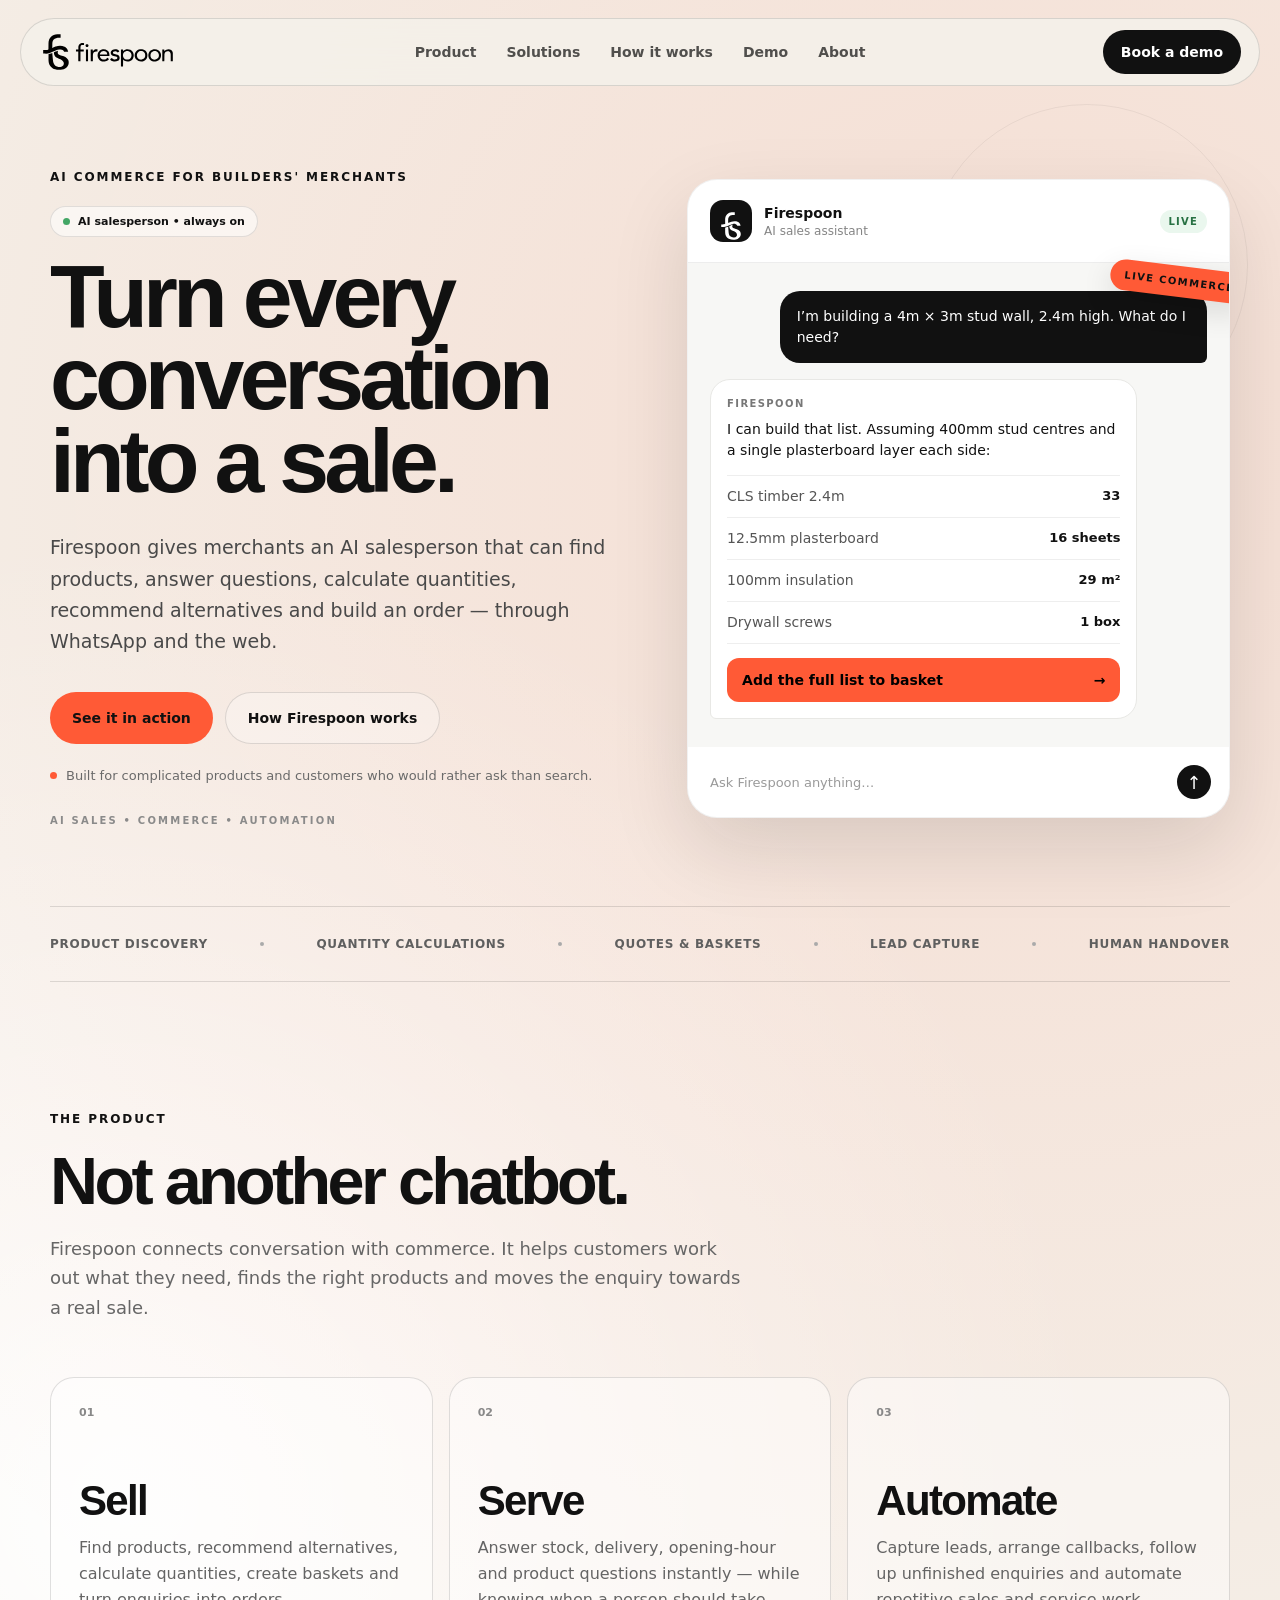
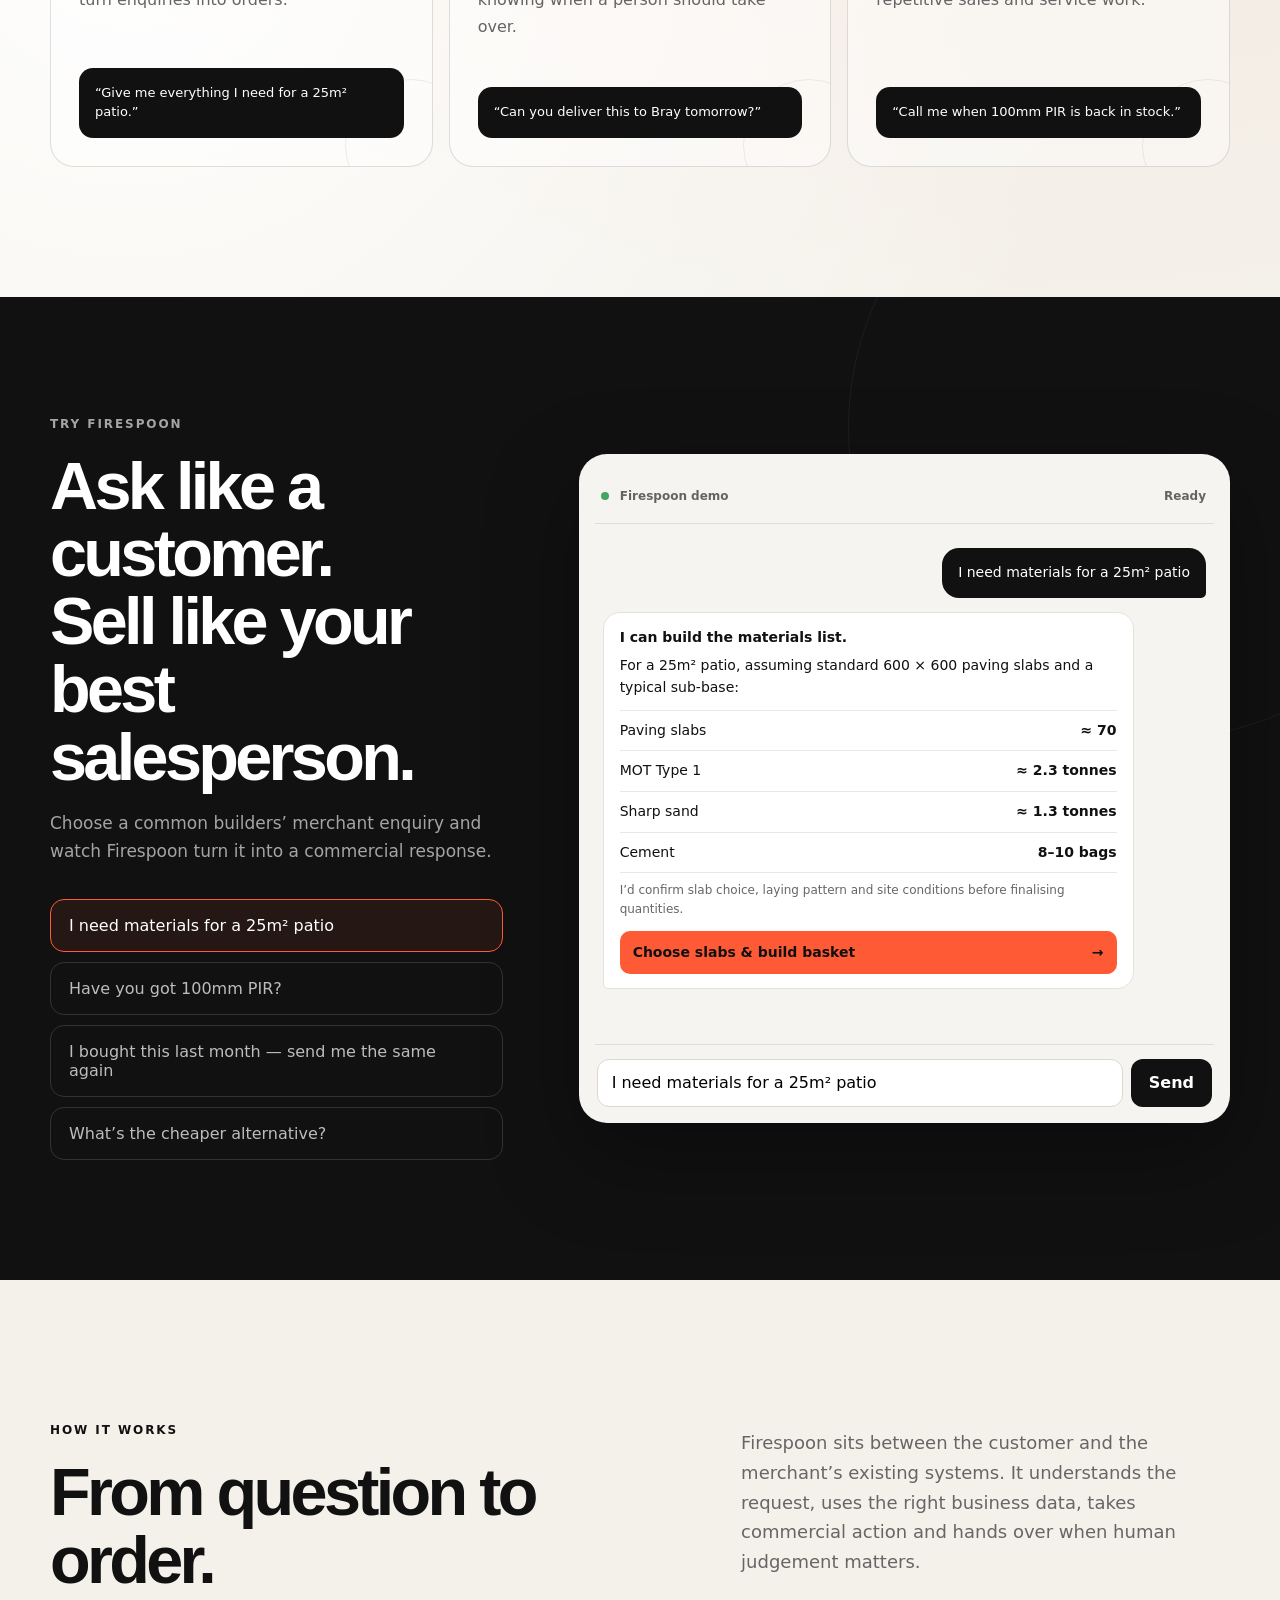
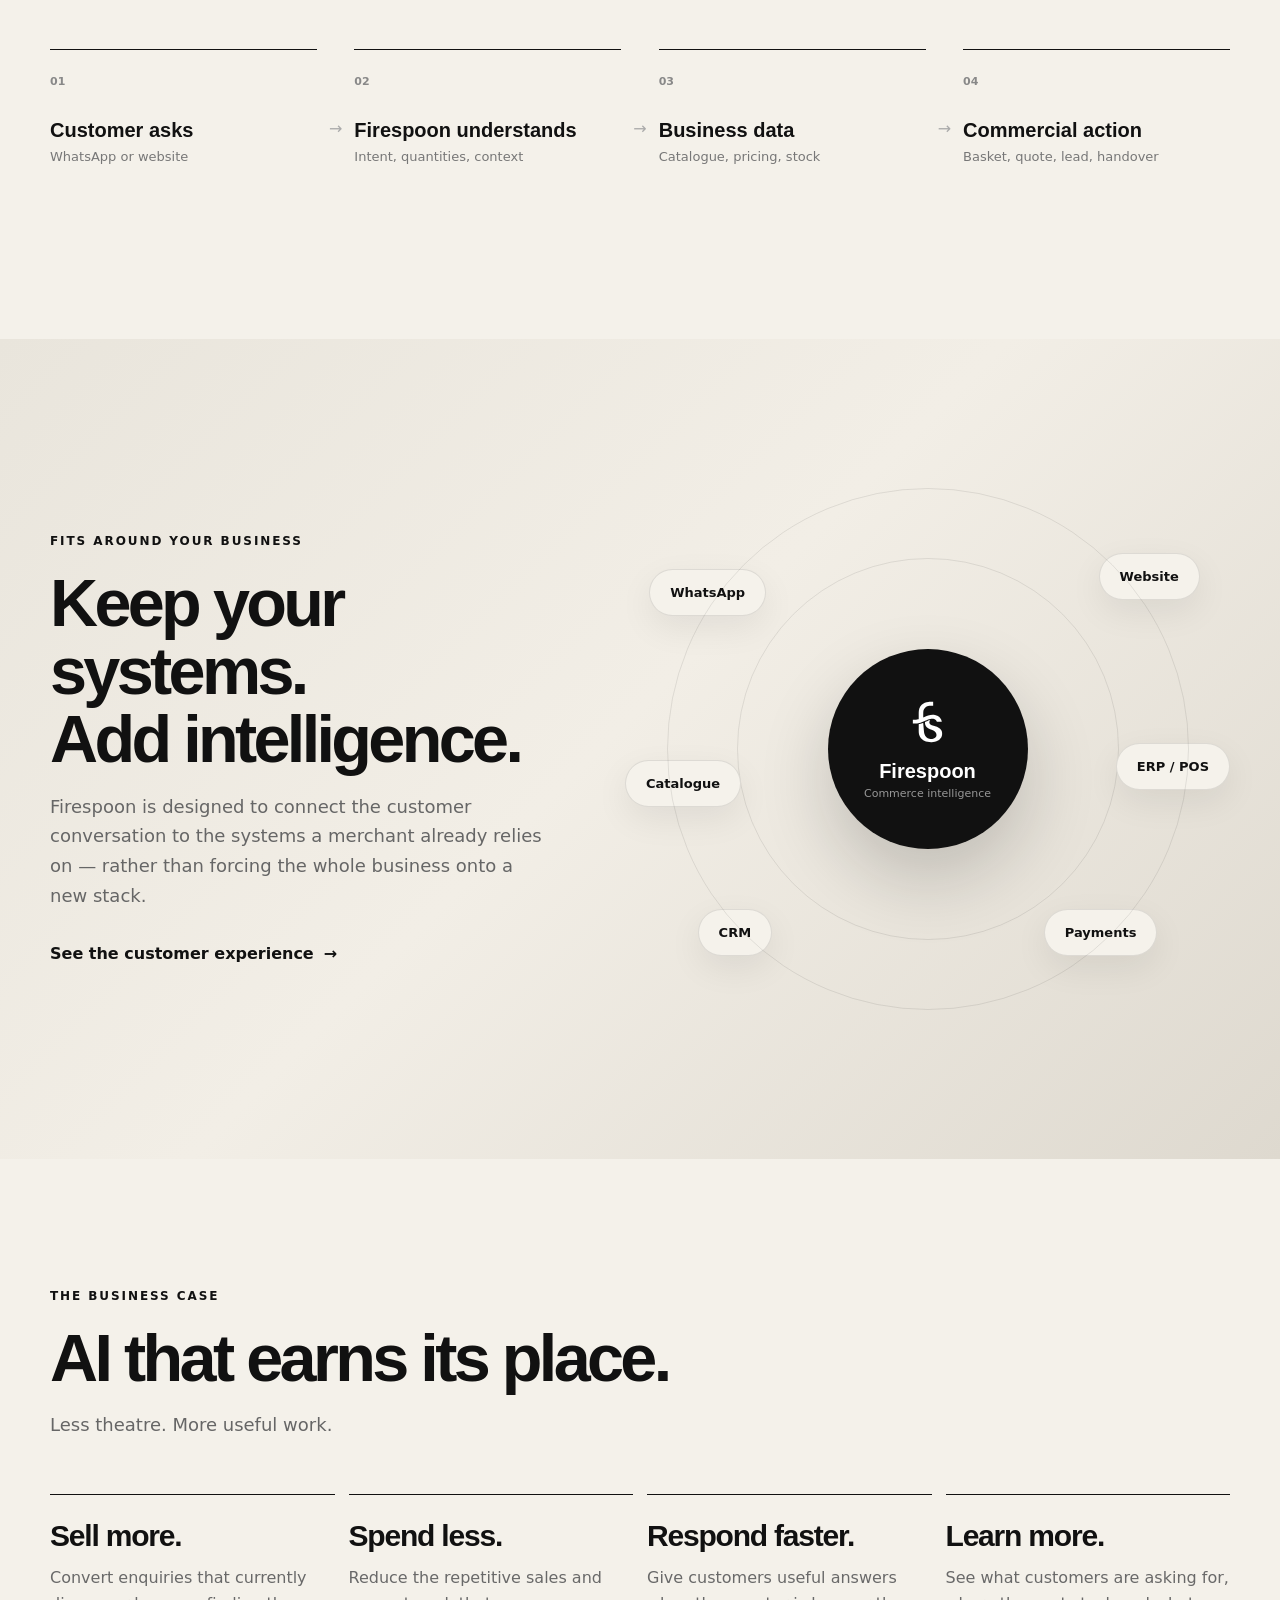
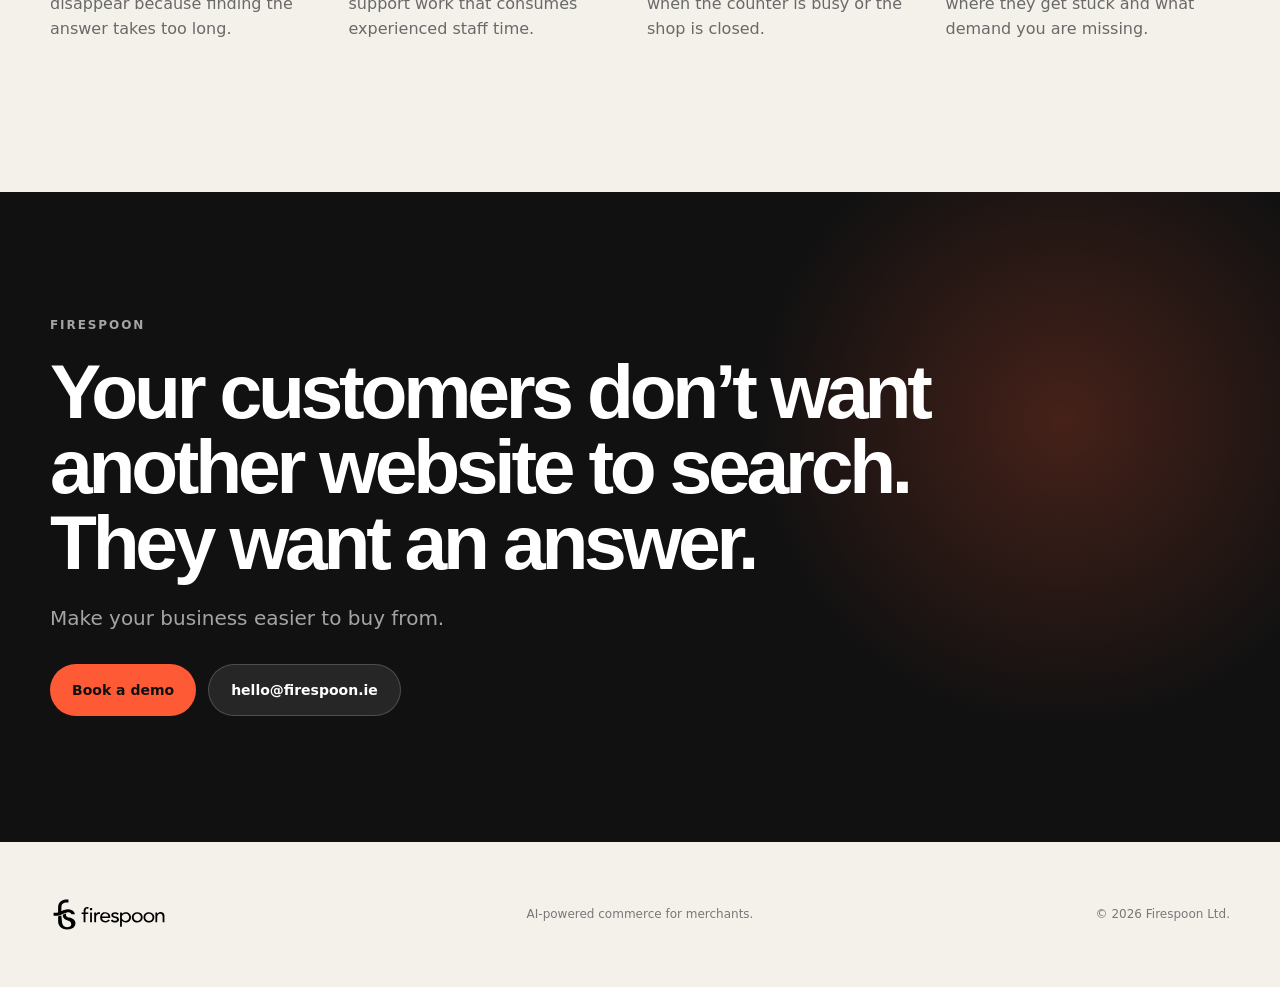
==== index.html @ 71a8b063 "Add files via upload" ====
<!doctype html>
<html lang="en">
<head>
  <meta charset="utf-8" />
  <meta name="viewport" content="width=device-width, initial-scale=1" />
  <meta name="description" content="Firespoon is an AI-powered commerce layer for builders' merchants and retailers." />
  <title>Firespoon — Turn every conversation into a sale</title>
  <style>
:root {
  --ink: #111111;
  --muted: #686868;
  --paper: #f4f1ea;
  --paper-2: #ebe7de;
  --white: #ffffff;
  --accent: #ff5a36;
  --accent-deep: #eb4622;
  --line: rgba(17,17,17,.13);
  --dark-line: rgba(255,255,255,.16);
  --radius: 24px;
  --shadow: 0 30px 80px rgba(17,17,17,.12);
}

* { box-sizing: border-box; }
html { scroll-behavior: smooth; }
body {
  margin: 0;
  color: var(--ink);
  background: var(--paper);
  font-family: Inter, system-ui, -apple-system, BlinkMacSystemFont, "Segoe UI", sans-serif;
  -webkit-font-smoothing: antialiased;
}
button, input { font: inherit; }
a { color: inherit; text-decoration: none; }
img { display: block; max-width: 100%; }
.shell { width: min(1180px, calc(100% - 48px)); margin: 0 auto; }

.site-header {
  width: min(1240px, calc(100% - 36px));
  margin: 18px auto 0;
  display: grid;
  grid-template-columns: 180px 1fr 180px;
  align-items: center;
  min-height: 68px;
  padding: 0 18px;
  border: 1px solid var(--line);
  background: rgba(244,241,234,.88);
  backdrop-filter: blur(18px);
  border-radius: 999px;
  position: sticky;
  top: 14px;
  z-index: 50;
}
.brand img { width: 138px; height: auto; }
.nav { display: flex; justify-content: center; gap: 30px; font-size: 14px; font-weight: 600; }
.nav a { opacity: .72; transition: .2s ease; }
.nav a:hover { opacity: 1; }

.btn {
  display: inline-flex;
  align-items: center;
  justify-content: center;
  min-height: 52px;
  padding: 0 22px;
  border-radius: 999px;
  font-size: 14px;
  font-weight: 700;
  transition: transform .2s ease, background .2s ease, border-color .2s ease;
}
.btn:hover { transform: translateY(-2px); }
.btn-dark { background: var(--ink); color: white; }
.btn-small { min-height: 44px; justify-self: end; padding: 0 18px; }
.btn-accent { background: var(--accent); color: #111; }
.btn-accent:hover { background: var(--accent-deep); }
.btn-ghost { border: 1px solid var(--line); background: rgba(255,255,255,.28); }
.btn-light { background: rgba(255,255,255,.09); color: white; border: 1px solid rgba(255,255,255,.18); }

.hero {
  display: grid;
  grid-template-columns: 1.02fr .98fr;
  gap: 72px;
  min-height: 760px;
  align-items: center;
  padding: 84px 0 78px;
}
.eyebrow {
  font-size: 12px;
  text-transform: uppercase;
  letter-spacing: .16em;
  font-weight: 800;
  margin-bottom: 22px;
}
.eyebrow.light { color: rgba(255,255,255,.62); }
.hero h1, .section-heading h2, .demo-copy h2, .systems-copy h2, .closing h2 {
  font-family: Manrope, Inter, sans-serif;
  letter-spacing: -.055em;
  margin: 0;
}
.hero h1 {
  font-size: clamp(62px, 7vw, 104px);
  line-height: .92;
  max-width: 720px;
}
.hero-lede {
  max-width: 640px;
  font-size: 19px;
  line-height: 1.65;
  color: #494949;
  margin: 30px 0 0;
}
.hero-actions { display: flex; gap: 12px; margin-top: 34px; }
.hero-note { margin-top: 24px; color: #6a6a6a; font-size: 13px; display: flex; gap: 9px; align-items: center; }
.dot { width: 7px; height: 7px; background: var(--accent); border-radius: 50%; }

.conversation-card {
  background: var(--white);
  border-radius: 30px;
  box-shadow: var(--shadow);
  overflow: hidden;
  border: 1px solid rgba(17,17,17,.06);
}
.conversation-topbar { display: flex; align-items: center; justify-content: space-between; padding: 20px 22px; border-bottom: 1px solid #ededed; }
.conversation-identity { display: flex; align-items: center; gap: 12px; }
.avatar { width: 42px; height: 42px; border-radius: 13px; background: #111; padding: 9px 8px; display: grid; place-items: center; overflow: hidden; }
.avatar img { filter: invert(1); height: 100%; width: auto; }
.conversation-identity strong, .conversation-identity span { display: block; }
.conversation-identity strong { font-size: 14px; }
.conversation-identity span { font-size: 12px; color: #858585; margin-top: 3px; }
.live-badge { background: #eaf7ee; color: #277143; font-size: 10px; letter-spacing: .12em; font-weight: 800; padding: 6px 9px; border-radius: 999px; }
.chat-window { background: #f7f7f5; min-height: 470px; padding: 28px 22px; display: flex; flex-direction: column; gap: 16px; }
.bubble { max-width: 86%; border-radius: 20px; padding: 15px 17px; font-size: 14px; line-height: 1.5; }
.bubble.customer { align-self: flex-end; background: #111; color: white; border-bottom-right-radius: 6px; }
.bubble.ai { background: white; border: 1px solid #e8e8e5; border-bottom-left-radius: 6px; padding: 16px; }
.bubble.ai p { margin: 8px 0 14px; }
.ai-label { color: #777; font-size: 10px; text-transform: uppercase; letter-spacing: .14em; font-weight: 800; }
.mini-cart { border-top: 1px solid #eee; }
.mini-cart div { display: flex; justify-content: space-between; gap: 12px; padding: 10px 0; border-bottom: 1px solid #eee; }
.mini-cart span { color: #555; }
.mini-cart strong { font-size: 13px; white-space: nowrap; }
.mini-button { border: 0; width: 100%; margin-top: 14px; background: var(--accent); min-height: 44px; border-radius: 12px; font-weight: 800; cursor: pointer; display: flex; justify-content: space-between; align-items: center; padding: 0 15px; }
.chat-input { height: 70px; display: flex; align-items: center; justify-content: space-between; padding: 0 18px 0 22px; color: #9a9a9a; font-size: 13px; }
.send-arrow { width: 34px; height: 34px; background: #111; color: white; border-radius: 50%; display: grid; place-items: center; font-size: 18px; }

.trust-strip { border-top: 1px solid var(--line); border-bottom: 1px solid var(--line); min-height: 76px; display: flex; justify-content: space-between; align-items: center; gap: 16px; color: #5f5f5f; font-size: 12px; font-weight: 700; text-transform: uppercase; letter-spacing: .06em; }
.trust-strip i { width: 4px; height: 4px; border-radius: 50%; background: #aaa; }

.section { padding: 130px 0; }
.section-heading { margin-bottom: 54px; }
.section-heading.narrow { max-width: 760px; }
.section-heading h2, .systems-copy h2 { font-size: clamp(48px, 5.2vw, 76px); line-height: 1.02; }
.section-heading p, .systems-copy p { color: #666; font-size: 18px; line-height: 1.65; max-width: 700px; }
.feature-grid { display: grid; grid-template-columns: repeat(3,1fr); gap: 16px; }
.feature-card { background: rgba(255,255,255,.45); border: 1px solid var(--line); border-radius: var(--radius); padding: 28px; min-height: 390px; display: flex; flex-direction: column; }
.feature-num { font-size: 11px; font-weight: 800; color: #888; }
.feature-card h3 { font-family: Manrope, sans-serif; font-size: 42px; letter-spacing: -.04em; margin: 58px 0 10px; }
.feature-card p { color: #646464; line-height: 1.65; margin: 0; }
.feature-example { margin-top: auto; background: #111; color: white; border-radius: 14px; padding: 16px; font-size: 13px; line-height: 1.45; }

.demo-section { background: #111; color: white; padding: 120px 0; }
.demo-shell { display: grid; grid-template-columns: .82fr 1.18fr; gap: 76px; align-items: center; }
.demo-copy h2 { font-size: clamp(48px, 5.2vw, 74px); line-height: 1.02; }
.demo-copy > p { color: rgba(255,255,255,.62); font-size: 17px; line-height: 1.65; max-width: 520px; }
.prompt-list { display: grid; gap: 10px; margin-top: 34px; }
.prompt { color: rgba(255,255,255,.72); text-align: left; background: transparent; border: 1px solid rgba(255,255,255,.14); padding: 16px 18px; border-radius: 14px; cursor: pointer; transition: .2s ease; }
.prompt:hover, .prompt.active { border-color: var(--accent); color: white; background: rgba(255,90,54,.08); }
.demo-panel { background: #f5f4f0; color: #111; border-radius: 28px; padding: 16px; box-shadow: 0 32px 90px rgba(0,0,0,.34); }
.demo-toolbar { height: 54px; border-bottom: 1px solid #ddd; display: flex; align-items: center; justify-content: space-between; padding: 0 8px 0 6px; font-size: 12px; font-weight: 700; color: #646464; }
.status-dot { display: inline-block; width: 8px; height: 8px; border-radius: 50%; background: #43a665; margin-right: 7px; }
.demo-chat { min-height: 520px; padding: 24px 8px; display: flex; flex-direction: column; gap: 14px; overflow: hidden; }
.demo-msg { max-width: 88%; padding: 14px 16px; border-radius: 17px; font-size: 14px; line-height: 1.55; animation: msgIn .3s ease both; }
.demo-msg.user { align-self: flex-end; background: #111; color: white; border-bottom-right-radius: 5px; }
.demo-msg.bot { background: white; border: 1px solid #e4e1da; border-bottom-left-radius: 5px; }
.demo-msg .answer-title { font-weight: 800; margin-bottom: 7px; }
.demo-msg .answer-note { color: #666; margin-top: 8px; font-size: 12px; }
.demo-result { margin-top: 11px; border-top: 1px solid #ece8e0; }
.demo-result div { display: flex; justify-content: space-between; gap: 14px; padding: 9px 0; border-bottom: 1px solid #ece8e0; }
.demo-result strong { white-space: nowrap; }
.demo-cta { margin-top: 12px; background: var(--accent); padding: 11px 13px; border-radius: 10px; font-weight: 800; display: flex; justify-content: space-between; }
.demo-composer { display: flex; gap: 8px; border-top: 1px solid #ddd; padding: 14px 2px 0; }
.demo-composer input { flex: 1; border: 1px solid #ddd8cf; background: white; min-height: 48px; border-radius: 12px; padding: 0 14px; outline: none; }
.demo-composer input:focus { border-color: #aaa; }
.demo-composer button { border: 0; border-radius: 12px; background: #111; color: white; padding: 0 18px; font-weight: 700; cursor: pointer; }
@keyframes msgIn { from { opacity: 0; transform: translateY(8px); } to { opacity: 1; transform: none; } }

.split-heading { display: grid; grid-template-columns: 1fr .8fr; gap: 80px; align-items: end; }
.flow { display: grid; grid-template-columns: 1fr auto 1fr auto 1fr auto 1fr; gap: 12px; align-items: stretch; }
.flow-step { border-top: 1px solid #111; padding-top: 20px; min-height: 160px; }
.flow-step span { font-size: 11px; color: #888; font-weight: 800; }
.flow-step strong { display: block; font-family: Manrope, sans-serif; font-size: 20px; margin-top: 30px; }
.flow-step p { margin: 7px 0 0; color: #777; font-size: 13px; }
.flow-arrow { align-self: center; color: #aaa; }

.systems-section { background: #e7e3da; padding: 130px 0; overflow: hidden; }
.systems-shell { display: grid; grid-template-columns: .9fr 1.1fr; gap: 80px; align-items: center; }
.text-link { font-weight: 800; display: inline-flex; gap: 10px; margin-top: 16px; }
.system-map { position: relative; min-height: 560px; }
.system-core { position: absolute; width: 200px; height: 200px; background: #111; color: white; border-radius: 50%; left: 50%; top: 50%; transform: translate(-50%,-50%); display: flex; flex-direction: column; align-items: center; justify-content: center; box-shadow: 0 30px 70px rgba(17,17,17,.19); z-index: 2; }
.system-core img { height: 50px; width: auto; filter: invert(1); margin-bottom: 13px; }
.system-core strong { font-family: Manrope, sans-serif; font-size: 20px; }
.system-core span { margin-top: 4px; color: rgba(255,255,255,.56); font-size: 11px; }
.system-node { position: absolute; background: #f5f2eb; border: 1px solid rgba(17,17,17,.1); border-radius: 999px; padding: 15px 20px; font-size: 13px; font-weight: 800; box-shadow: 0 12px 35px rgba(17,17,17,.07); }
.node-1 { left: 4%; top: 18%; }
.node-2 { right: 5%; top: 15%; }
.node-3 { left: 0; top: 52%; }
.node-4 { right: 0; top: 49%; }
.node-5 { left: 12%; bottom: 13%; }
.node-6 { right: 12%; bottom: 13%; }
.system-map:before, .system-map:after { content:""; position:absolute; left:50%; top:50%; transform:translate(-50%,-50%); border:1px solid rgba(17,17,17,.09); border-radius:50%; }
.system-map:before { width: 380px; height: 380px; }
.system-map:after { width: 520px; height: 520px; }

.business-case { padding-bottom: 150px; }
.outcome-grid { display: grid; grid-template-columns: repeat(4,1fr); gap: 14px; }
.outcome { border-top: 1px solid #111; padding-top: 24px; }
.outcome h3 { font-family: Manrope, sans-serif; font-size: 30px; letter-spacing: -.04em; margin: 0 0 12px; }
.outcome p { margin: 0; color: #696969; line-height: 1.6; }

.closing { background: #111; color: white; }
.closing-inner { min-height: 650px; display: flex; flex-direction: column; justify-content: center; align-items: flex-start; }
.closing h2 { font-size: clamp(54px, 6vw, 90px); line-height: .98; max-width: 1040px; }
.closing p { color: rgba(255,255,255,.62); font-size: 20px; margin: 26px 0 0; }
.closing-actions { display: flex; gap: 12px; margin-top: 34px; }

.footer { min-height: 145px; display: grid; grid-template-columns: 1fr 1fr 1fr; align-items: center; color: #787878; font-size: 12px; }
.footer-brand img { width: 118px; }
.footer p:nth-child(2) { text-align: center; }
.footer p:last-child { text-align: right; }

.reveal { opacity: 0; transform: translateY(16px); transition: opacity .7s ease, transform .7s ease; }
.reveal.visible { opacity: 1; transform: none; }
.reveal-delay { transition-delay: .08s; }
.reveal-delay-2 { transition-delay: .16s; }
.reveal-delay-3 { transition-delay: .24s; }

@media (max-width: 980px) {
  .site-header { grid-template-columns: 1fr auto; }
  .nav { display: none; }
  .hero { grid-template-columns: 1fr; gap: 54px; min-height: auto; padding-top: 80px; }
  .conversation-card { max-width: 650px; }
  .feature-grid, .outcome-grid { grid-template-columns: 1fr 1fr; }
  .demo-shell, .systems-shell, .split-heading { grid-template-columns: 1fr; }
  .flow { grid-template-columns: 1fr 1fr; }
  .flow-arrow { display: none; }
  .demo-shell { gap: 48px; }
  .systems-shell { gap: 38px; }
}

@media (max-width: 680px) {
  .shell { width: min(100% - 28px, 1180px); }
  .site-header { width: calc(100% - 18px); margin-top: 9px; top: 8px; min-height: 58px; padding: 0 10px 0 15px; }
  .brand img { width: 112px; }
  .btn-small { min-height: 38px; font-size: 12px; padding: 0 14px; }
  .hero { padding: 62px 0 52px; }
  .hero h1 { font-size: clamp(52px, 16vw, 78px); }
  .hero-lede { font-size: 16px; }
  .hero-actions, .closing-actions { flex-direction: column; align-items: stretch; }
  .hero-actions .btn, .closing-actions .btn { width: 100%; }
  .conversation-card { border-radius: 20px; }
  .chat-window { min-height: 430px; }
  .trust-strip { overflow-x: auto; justify-content: flex-start; white-space: nowrap; padding: 0 2px; }
  .section, .systems-section, .demo-section { padding: 90px 0; }
  .section-heading h2, .systems-copy h2, .demo-copy h2 { font-size: 48px; }
  .feature-grid, .outcome-grid, .flow { grid-template-columns: 1fr; }
  .feature-card { min-height: 330px; }
  .demo-chat { min-height: 470px; }
  .demo-composer input { min-width: 0; }
  .system-map { min-height: 440px; transform: scale(.88); margin-inline: -20px; }
  .system-map:before { width: 320px; height: 320px; }
  .system-map:after { width: 430px; height: 430px; }
  .system-core { width: 170px; height: 170px; }
  .system-node { padding: 12px 15px; font-size: 11px; }
  .closing-inner { min-height: 560px; }
  .closing h2 { font-size: 50px; }
  .footer { grid-template-columns: 1fr; gap: 10px; padding: 30px 0; }
  .footer p:nth-child(2), .footer p:last-child { text-align: left; margin: 0; }
}

@media (prefers-reduced-motion: reduce) {
  * { scroll-behavior: auto !important; }
  .reveal { opacity: 1; transform: none; transition: none; }
}


/* v2 visual polish */
body{background:
 radial-gradient(circle at 80% 8%, rgba(255,90,54,.13), transparent 27%),
 radial-gradient(circle at 10% 26%, rgba(255,255,255,.95), transparent 22%),
 var(--paper);}
.hero{position:relative;}
.hero:before{content:"";position:absolute;inset:18px -18px auto auto;width:320px;height:320px;border-radius:50%;border:1px solid rgba(17,17,17,.06);z-index:-1;}
.hero-copy:after{content:"AI SALES • COMMERCE • AUTOMATION";display:inline-block;margin-top:32px;font-size:10px;font-weight:850;letter-spacing:.22em;color:#8a8a8a;}
.conversation-card{transform:rotate(1.2deg);position:relative;}
.conversation-card:before{content:"LIVE COMMERCE";position:absolute;right:-20px;top:86px;transform:rotate(7deg);z-index:5;background:var(--accent);padding:10px 14px;border-radius:999px;font-size:10px;font-weight:900;letter-spacing:.14em;box-shadow:0 10px 30px rgba(0,0,0,.12);}
.feature-card{position:relative;overflow:hidden;transition:transform .25s ease,background .25s ease;}
.feature-card:hover{transform:translateY(-8px);background:white;}
.feature-card:after{content:"";position:absolute;width:130px;height:130px;border-radius:50%;border:1px solid rgba(17,17,17,.07);right:-45px;bottom:-45px;}
.demo-section{position:relative;overflow:hidden;}
.demo-section:before{content:"";position:absolute;width:620px;height:620px;border-radius:50%;border:1px solid rgba(255,255,255,.05);right:-190px;top:-180px;}
.demo-panel{transform:rotate(-.55deg);}
.systems-section{background:linear-gradient(135deg,#e9e5dc 0%,#f2eee6 48%,#ded9cf 100%);}
.closing{background:radial-gradient(circle at 83% 35%,rgba(255,90,54,.22),transparent 27%),#111;}
@media(max-width:980px){.conversation-card,.demo-panel{transform:none}.conversation-card:before{right:12px;top:76px}}

</style>
</head>
<body>
  <header class="site-header">
    <a class="brand" href="#top" aria-label="Firespoon home">
      <img src="[data-uri]" alt="Firespoon" />
    </a>
    <nav class="nav" aria-label="Primary navigation">
      <a href="#product">Product</a>
      <a href="#solutions">Solutions</a>
      <a href="#how">How it works</a>
      <a href="#demo">Demo</a>
      <a href="#about">About</a>
    </nav>
    <a class="btn btn-dark btn-small" href="#demo">Book a demo</a>
  </header>

  <main id="top">
    <section class="hero shell">
      <div class="hero-copy reveal">
        <div class="eyebrow">AI commerce for builders' merchants</div><div style="display:inline-flex;align-items:center;gap:8px;margin-bottom:18px;padding:8px 12px;border:1px solid rgba(17,17,17,.11);border-radius:999px;background:rgba(255,255,255,.55);font-size:11px;font-weight:800"><span style="width:7px;height:7px;border-radius:50%;background:#43a665;display:inline-block"></span> AI salesperson • always on</div>
        <h1>Turn every conversation into a sale.</h1>
        <p class="hero-lede">Firespoon gives merchants an AI salesperson that can find products, answer questions, calculate quantities, recommend alternatives and build an order — through WhatsApp and the web.</p>
        <div class="hero-actions">
          <a class="btn btn-accent" href="#demo">See it in action</a>
          <a class="btn btn-ghost" href="#how">How Firespoon works</a>
        </div>
        <div class="hero-note"><span class="dot"></span> Built for complicated products and customers who would rather ask than search.</div>
      </div>

      <div class="conversation-card reveal reveal-delay" aria-label="Firespoon product conversation example">
        <div class="conversation-topbar">
          <div class="conversation-identity">
            <div class="avatar"><img src="[data-uri]" alt="" /></div>
            <div><strong>Firespoon</strong><span>AI sales assistant</span></div>
          </div>
          <span class="live-badge">LIVE</span>
        </div>
        <div class="chat-window">
          <div class="bubble customer">I’m building a 4m × 3m stud wall, 2.4m high. What do I need?</div>
          <div class="bubble ai">
            <div class="ai-label">Firespoon</div>
            <p>I can build that list. Assuming 400mm stud centres and a single plasterboard layer each side:</p>
            <div class="mini-cart">
              <div><span>CLS timber 2.4m</span><strong>33</strong></div>
              <div><span>12.5mm plasterboard</span><strong>16 sheets</strong></div>
              <div><span>100mm insulation</span><strong>29 m²</strong></div>
              <div><span>Drywall screws</span><strong>1 box</strong></div>
            </div>
            <button class="mini-button" data-scroll-demo>Add the full list to basket <span>→</span></button>
          </div>
        </div>
        <div class="chat-input"><span>Ask Firespoon anything…</span><span class="send-arrow">↑</span></div>
      </div>
    </section>

    <section class="trust-strip shell" aria-label="Firespoon capabilities">
      <span>Product discovery</span><i></i><span>Quantity calculations</span><i></i><span>Quotes & baskets</span><i></i><span>Lead capture</span><i></i><span>Human handover</span>
    </section>

    <section class="section shell" id="product">
      <div class="section-heading narrow reveal">
        <div class="eyebrow">The product</div>
        <h2>Not another chatbot.</h2>
        <p>Firespoon connects conversation with commerce. It helps customers work out what they need, finds the right products and moves the enquiry towards a real sale.</p>
      </div>
      <div class="feature-grid">
        <article class="feature-card reveal">
          <span class="feature-num">01</span>
          <h3>Sell</h3>
          <p>Find products, recommend alternatives, calculate quantities, create baskets and turn enquiries into orders.</p>
          <div class="feature-example">“Give me everything I need for a 25m² patio.”</div>
        </article>
        <article class="feature-card reveal reveal-delay">
          <span class="feature-num">02</span>
          <h3>Serve</h3>
          <p>Answer stock, delivery, opening-hour and product questions instantly — while knowing when a person should take over.</p>
          <div class="feature-example">“Can you deliver this to Bray tomorrow?”</div>
        </article>
        <article class="feature-card reveal reveal-delay-2">
          <span class="feature-num">03</span>
          <h3>Automate</h3>
          <p>Capture leads, arrange callbacks, follow up unfinished enquiries and automate repetitive sales and service work.</p>
          <div class="feature-example">“Call me when 100mm PIR is back in stock.”</div>
        </article>
      </div>
    </section>

    <section class="demo-section" id="demo">
      <div class="shell demo-shell">
        <div class="demo-copy reveal">
          <div class="eyebrow light">Try Firespoon</div>
          <h2>Ask like a customer.<br>Sell like your best salesperson.</h2>
          <p>Choose a common builders’ merchant enquiry and watch Firespoon turn it into a commercial response.</p>
          <div class="prompt-list" role="group" aria-label="Demo prompts">
            <button class="prompt active" data-scenario="patio">I need materials for a 25m² patio</button>
            <button class="prompt" data-scenario="insulation">Have you got 100mm PIR?</button>
            <button class="prompt" data-scenario="repeat">I bought this last month — send me the same again</button>
            <button class="prompt" data-scenario="alternative">What’s the cheaper alternative?</button>
          </div>
        </div>

        <div class="demo-panel reveal reveal-delay">
          <div class="demo-toolbar">
            <div><span class="status-dot"></span> Firespoon demo</div>
            <span id="demo-status">Ready</span>
          </div>
          <div class="demo-chat" id="demo-chat" aria-live="polite"></div>
          <div class="demo-composer">
            <input id="demo-input" type="text" value="I need materials for a 25m² patio" aria-label="Demo question" />
            <button id="demo-send" aria-label="Send demo question">Send</button>
          </div>
        </div>
      </div>
    </section>

    <section class="section shell" id="how">
      <div class="section-heading split-heading reveal">
        <div>
          <div class="eyebrow">How it works</div>
          <h2>From question to order.</h2>
        </div>
        <p>Firespoon sits between the customer and the merchant’s existing systems. It understands the request, uses the right business data, takes commercial action and hands over when human judgement matters.</p>
      </div>
      <div class="flow" aria-label="Firespoon workflow">
        <div class="flow-step reveal"><span>01</span><strong>Customer asks</strong><p>WhatsApp or website</p></div>
        <div class="flow-arrow">→</div>
        <div class="flow-step reveal"><span>02</span><strong>Firespoon understands</strong><p>Intent, quantities, context</p></div>
        <div class="flow-arrow">→</div>
        <div class="flow-step reveal"><span>03</span><strong>Business data</strong><p>Catalogue, pricing, stock</p></div>
        <div class="flow-arrow">→</div>
        <div class="flow-step reveal"><span>04</span><strong>Commercial action</strong><p>Basket, quote, lead, handover</p></div>
      </div>
    </section>

    <section class="systems-section" id="solutions">
      <div class="shell systems-shell">
        <div class="systems-copy reveal">
          <div class="eyebrow">Fits around your business</div>
          <h2>Keep your systems.<br>Add intelligence.</h2>
          <p>Firespoon is designed to connect the customer conversation to the systems a merchant already relies on — rather than forcing the whole business onto a new stack.</p>
          <a class="text-link" href="#demo">See the customer experience <span>→</span></a>
        </div>
        <div class="system-map reveal reveal-delay">
          <div class="system-core">
            <img src="[data-uri]" alt="" />
            <strong>Firespoon</strong>
            <span>Commerce intelligence</span>
          </div>
          <div class="system-node node-1">WhatsApp</div>
          <div class="system-node node-2">Website</div>
          <div class="system-node node-3">Catalogue</div>
          <div class="system-node node-4">ERP / POS</div>
          <div class="system-node node-5">CRM</div>
          <div class="system-node node-6">Payments</div>
        </div>
      </div>
    </section>

    <section class="section shell business-case">
      <div class="section-heading narrow reveal">
        <div class="eyebrow">The business case</div>
        <h2>AI that earns its place.</h2>
        <p>Less theatre. More useful work.</p>
      </div>
      <div class="outcome-grid">
        <article class="outcome reveal"><h3>Sell more.</h3><p>Convert enquiries that currently disappear because finding the answer takes too long.</p></article>
        <article class="outcome reveal reveal-delay"><h3>Spend less.</h3><p>Reduce the repetitive sales and support work that consumes experienced staff time.</p></article>
        <article class="outcome reveal reveal-delay-2"><h3>Respond faster.</h3><p>Give customers useful answers when the counter is busy or the shop is closed.</p></article>
        <article class="outcome reveal reveal-delay-3"><h3>Learn more.</h3><p>See what customers are asking for, where they get stuck and what demand you are missing.</p></article>
      </div>
    </section>

    <section class="closing" id="about">
      <div class="shell closing-inner reveal">
        <div class="eyebrow light">Firespoon</div>
        <h2>Your customers don’t want another website to search.<br>They want an answer.</h2>
        <p>Make your business easier to buy from.</p>
        <div class="closing-actions">
          <a class="btn btn-accent" href="mailto:hello@firespoon.ie?subject=Firespoon%20Demo">Book a demo</a>
          <a class="btn btn-light" href="mailto:hello@firespoon.ie">hello@firespoon.ie</a>
        </div>
      </div>
    </section>
  </main>

  <footer class="footer shell">
    <a class="footer-brand" href="#top"><img src="[data-uri]" alt="Firespoon" /></a>
    <p>AI-powered commerce for merchants.</p>
    <p>© <span id="year"></span> Firespoon Ltd.</p>
  </footer>

  <script>
const scenarios = {
  patio: {
    q: "I need materials for a 25m² patio",
    title: "I can build the materials list.",
    intro: "For a 25m² patio, assuming standard 600 × 600 paving slabs and a typical sub-base:",
    rows: [
      ["Paving slabs", "≈ 70"],
      ["MOT Type 1", "≈ 2.3 tonnes"],
      ["Sharp sand", "≈ 1.3 tonnes"],
      ["Cement", "8–10 bags"]
    ],
    note: "I’d confirm slab choice, laying pattern and site conditions before finalising quantities.",
    cta: "Choose slabs & build basket"
  },
  insulation: {
    q: "Have you got 100mm PIR?",
    title: "Yes — I found matching insulation options.",
    intro: "I’d show the merchant’s live products here, with stock, branch availability and trade pricing where permitted.",
    rows: [
      ["100mm PIR board", "2400 × 1200"],
      ["Coverage per board", "2.88 m²"],
      ["Alternative", "Equivalent brand available"],
      ["Delivery", "Check by postcode"]
    ],
    note: "If the preferred product is unavailable, Firespoon can suggest an approved equivalent rather than ending the conversation.",
    cta: "Check stock & price"
  },
  repeat: {
    q: "I bought this last month — send me the same again",
    title: "I found the previous order.",
    intro: "With customer history connected, Firespoon can identify the order and rebuild it instead of asking the customer to search again.",
    rows: [
      ["Order", "#18427"],
      ["Items", "7 products"],
      ["Previous total", "€684.20"],
      ["Current availability", "6 / 7 in stock"]
    ],
    note: "The unavailable line can be replaced with an equivalent or handed to a salesperson for approval.",
    cta: "Rebuild previous basket"
  },
  alternative: {
    q: "What’s the cheaper alternative?",
    title: "Here’s the closest lower-cost option.",
    intro: "Firespoon can compare relevant products using merchant-defined rules rather than simply recommending the cheapest item.",
    rows: [
      ["Original product", "€42.50"],
      ["Alternative", "€35.90"],
      ["Saving", "€6.60 / unit"],
      ["Key difference", "Lower thermal rating"]
    ],
    note: "Where suitability matters, the assistant explains the trade-off and can ask a technical salesperson to confirm.",
    cta: "Compare both products"
  }
};

const chat = document.getElementById('demo-chat');
const input = document.getElementById('demo-input');
const send = document.getElementById('demo-send');
const status = document.getElementById('demo-status');
const promptButtons = [...document.querySelectorAll('.prompt')];

function resultMarkup(s) {
  return `
    <div class="demo-msg user">${s.q}</div>
    <div class="demo-msg bot">
      <div class="answer-title">${s.title}</div>
      <div>${s.intro}</div>
      <div class="demo-result">
        ${s.rows.map(([k,v]) => `<div><span>${k}</span><strong>${v}</strong></div>`).join('')}
      </div>
      <div class="answer-note">${s.note}</div>
      <div class="demo-cta"><span>${s.cta}</span><span>→</span></div>
    </div>`;
}

function loadScenario(key, animate = true) {
  const s = scenarios[key];
  if (!s) return;
  input.value = s.q;
  promptButtons.forEach(b => b.classList.toggle('active', b.dataset.scenario === key));
  status.textContent = animate ? 'Thinking…' : 'Ready';
  chat.innerHTML = `<div class="demo-msg user">${s.q}</div>`;
  if (animate) {
    setTimeout(() => {
      status.textContent = 'Answer ready';
      chat.innerHTML = resultMarkup(s);
    }, 430);
  } else {
    chat.innerHTML = resultMarkup(s);
  }
}

promptButtons.forEach(btn => btn.addEventListener('click', () => loadScenario(btn.dataset.scenario)));

send.addEventListener('click', () => {
  const text = input.value.trim();
  const match = Object.entries(scenarios).find(([,s]) => s.q.toLowerCase() === text.toLowerCase());
  if (match) return loadScenario(match[0]);
  status.textContent = 'Demo response';
  chat.innerHTML = `
    <div class="demo-msg user">${text || 'Ask Firespoon anything…'}</div>
    <div class="demo-msg bot">
      <div class="answer-title">This prototype uses four prepared merchant scenarios.</div>
      <div>In the live product, this message would be interpreted against the merchant’s catalogue, pricing, stock, policies and sales rules.</div>
      <div class="answer-note">Choose one of the example prompts on the left to see the commercial flow.</div>
    </div>`;
});
input.addEventListener('keydown', e => { if (e.key === 'Enter') send.click(); });

document.querySelectorAll('[data-scroll-demo]').forEach(btn => btn.addEventListener('click', () => document.getElementById('demo').scrollIntoView({behavior:'smooth'})));

document.getElementById('year').textContent = new Date().getFullYear();

const observer = new IntersectionObserver(entries => {
  entries.forEach(entry => {
    if (entry.isIntersecting) {
      entry.target.classList.add('visible');
      observer.unobserve(entry.target);
    }
  });
}, { threshold: .12 });
document.querySelectorAll('.reveal').forEach(el => observer.observe(el));

loadScenario('patio', false);

</script>
</body>
</html>
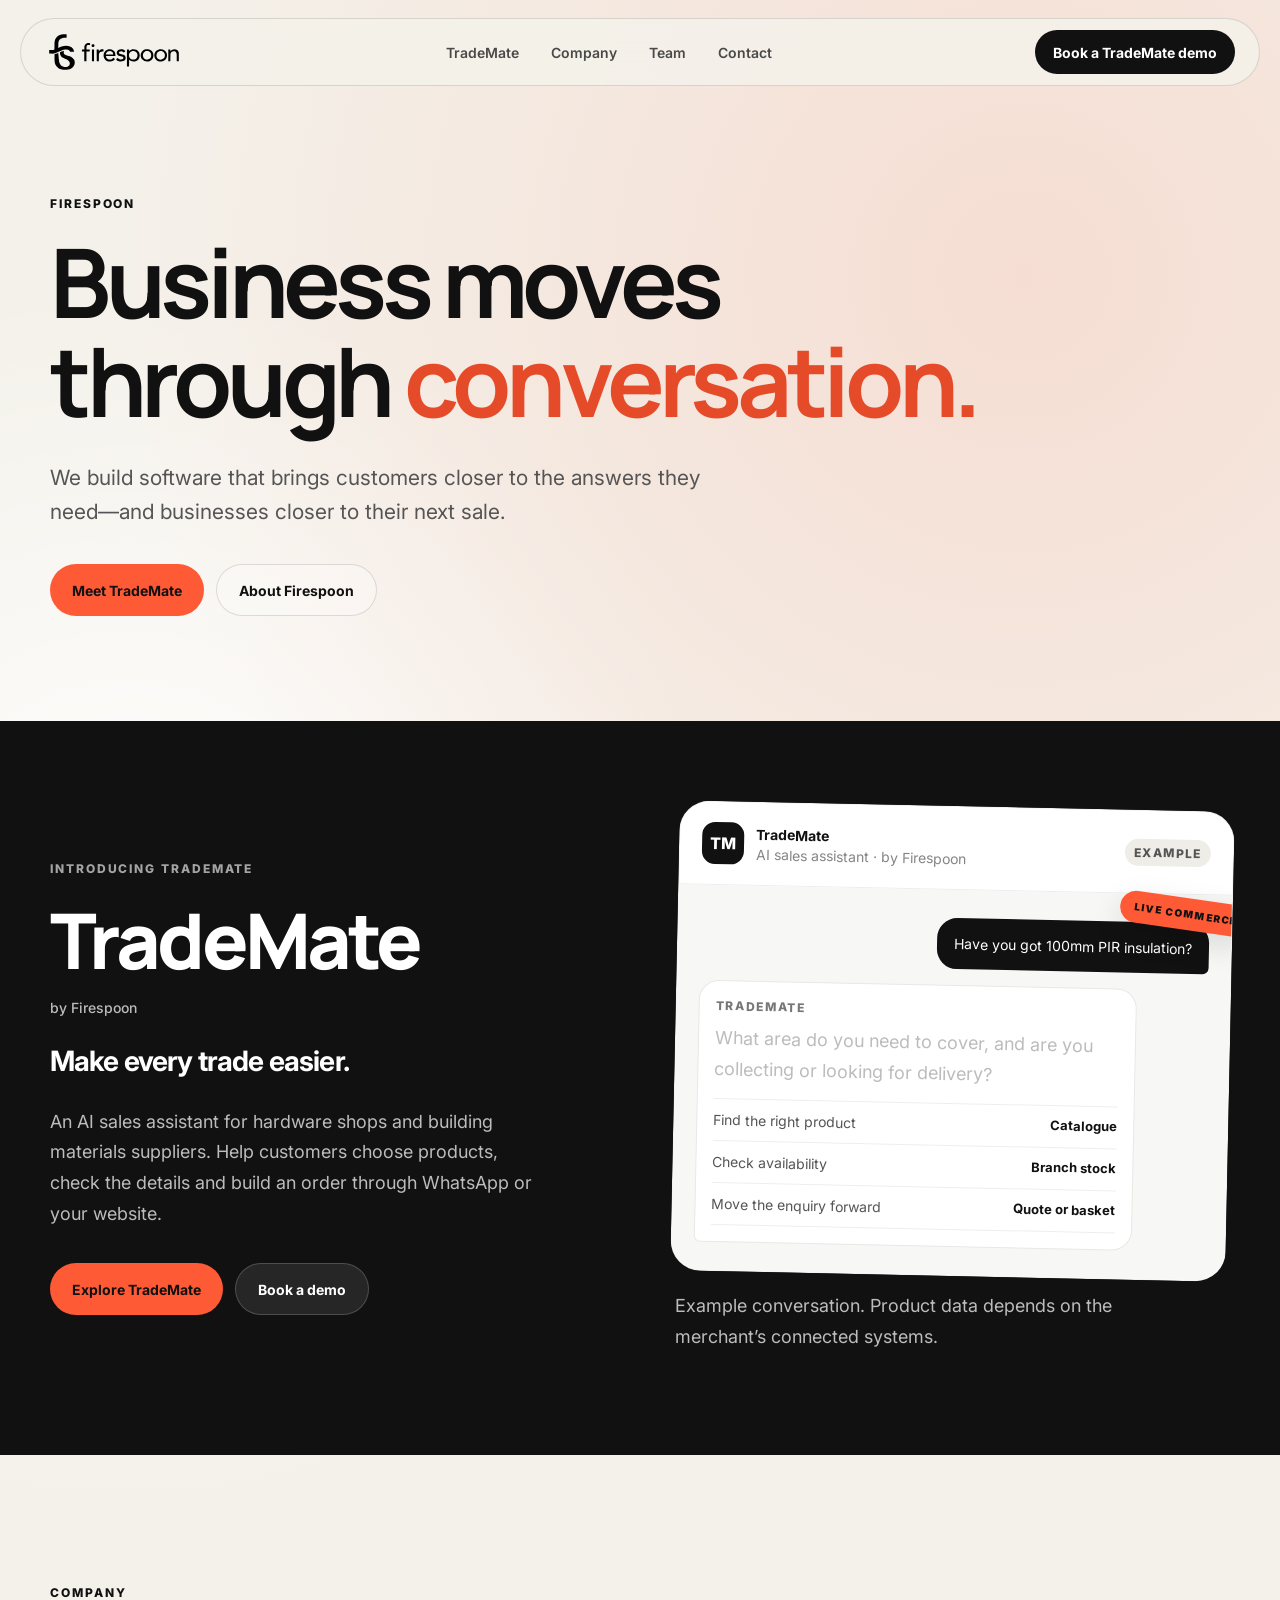
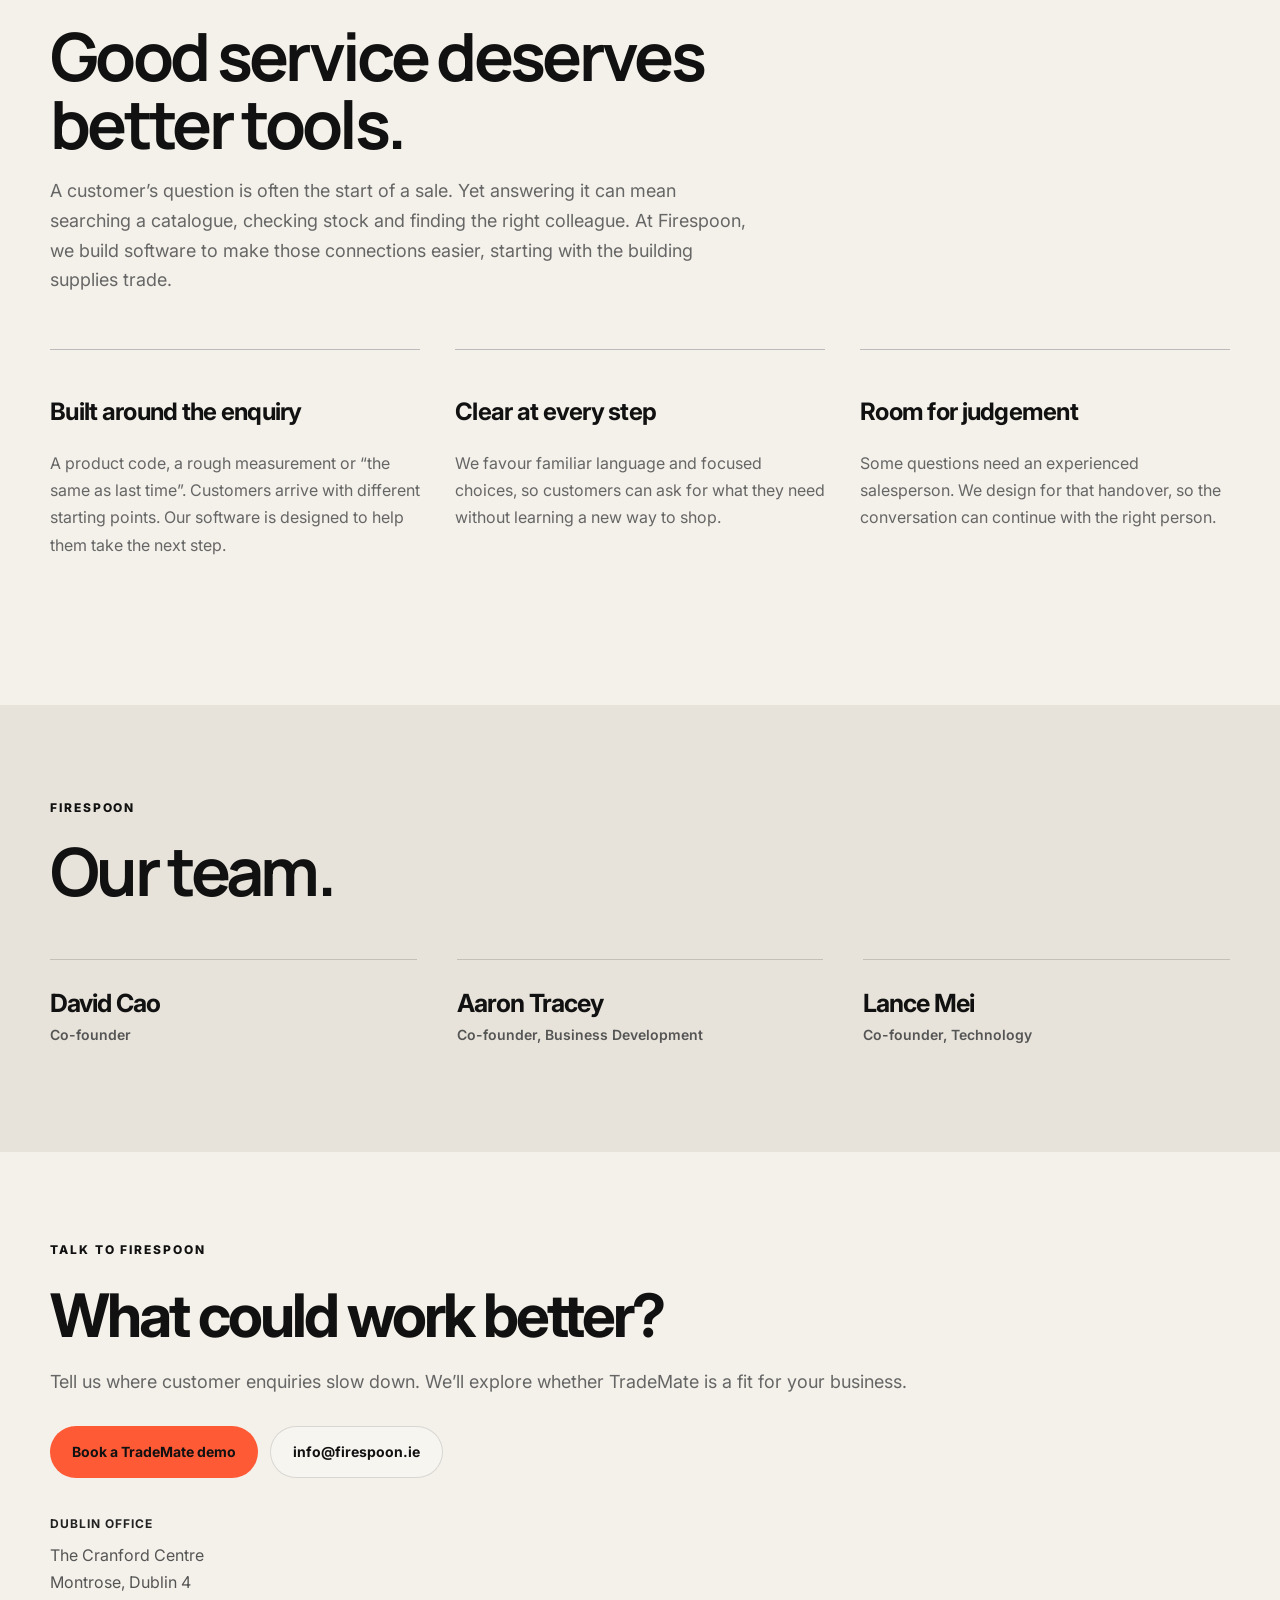
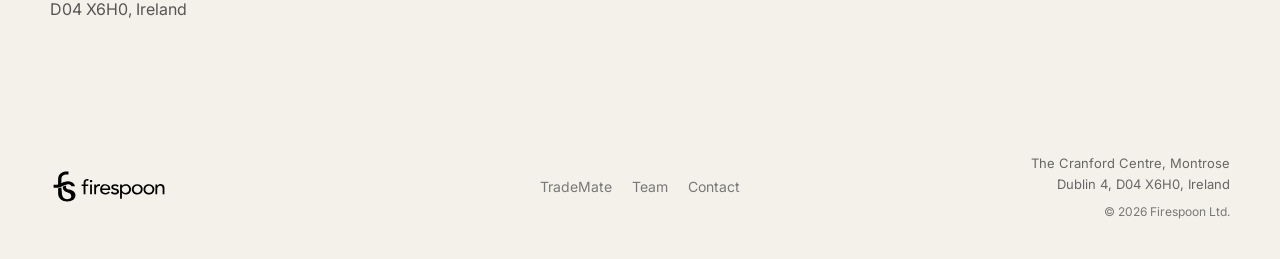
==== commit 1d1a29d9: "Add files via upload" ====
--- a/index.html
+++ b/index.html
@@ -1,623 +1 @@
-<!doctype html>
-<html lang="en">
-<head>
-  <meta charset="utf-8" />
-  <meta name="viewport" content="width=device-width, initial-scale=1" />
-  <meta name="description" content="Firespoon is an AI-powered commerce layer for builders' merchants and retailers." />
-  <title>Firespoon — Turn every conversation into a sale</title>
-  <style>
-:root {
-  --ink: #111111;
-  --muted: #686868;
-  --paper: #f4f1ea;
-  --paper-2: #ebe7de;
-  --white: #ffffff;
-  --accent: #ff5a36;
-  --accent-deep: #eb4622;
-  --line: rgba(17,17,17,.13);
-  --dark-line: rgba(255,255,255,.16);
-  --radius: 24px;
-  --shadow: 0 30px 80px rgba(17,17,17,.12);
-}
-
-* { box-sizing: border-box; }
-html { scroll-behavior: smooth; }
-body {
-  margin: 0;
-  color: var(--ink);
-  background: var(--paper);
-  font-family: Inter, system-ui, -apple-system, BlinkMacSystemFont, "Segoe UI", sans-serif;
-  -webkit-font-smoothing: antialiased;
-}
-button, input { font: inherit; }
-a { color: inherit; text-decoration: none; }
-img { display: block; max-width: 100%; }
-.shell { width: min(1180px, calc(100% - 48px)); margin: 0 auto; }
-
-.site-header {
-  width: min(1240px, calc(100% - 36px));
-  margin: 18px auto 0;
-  display: grid;
-  grid-template-columns: 180px 1fr 180px;
-  align-items: center;
-  min-height: 68px;
-  padding: 0 18px;
-  border: 1px solid var(--line);
-  background: rgba(244,241,234,.88);
-  backdrop-filter: blur(18px);
-  border-radius: 999px;
-  position: sticky;
-  top: 14px;
-  z-index: 50;
-}
-.brand img { width: 138px; height: auto; }
-.nav { display: flex; justify-content: center; gap: 30px; font-size: 14px; font-weight: 600; }
-.nav a { opacity: .72; transition: .2s ease; }
-.nav a:hover { opacity: 1; }
-
-.btn {
-  display: inline-flex;
-  align-items: center;
-  justify-content: center;
-  min-height: 52px;
-  padding: 0 22px;
-  border-radius: 999px;
-  font-size: 14px;
-  font-weight: 700;
-  transition: transform .2s ease, background .2s ease, border-color .2s ease;
-}
-.btn:hover { transform: translateY(-2px); }
-.btn-dark { background: var(--ink); color: white; }
-.btn-small { min-height: 44px; justify-self: end; padding: 0 18px; }
-.btn-accent { background: var(--accent); color: #111; }
-.btn-accent:hover { background: var(--accent-deep); }
-.btn-ghost { border: 1px solid var(--line); background: rgba(255,255,255,.28); }
-.btn-light { background: rgba(255,255,255,.09); color: white; border: 1px solid rgba(255,255,255,.18); }
-
-.hero {
-  display: grid;
-  grid-template-columns: 1.02fr .98fr;
-  gap: 72px;
-  min-height: 760px;
-  align-items: center;
-  padding: 84px 0 78px;
-}
-.eyebrow {
-  font-size: 12px;
-  text-transform: uppercase;
-  letter-spacing: .16em;
-  font-weight: 800;
-  margin-bottom: 22px;
-}
-.eyebrow.light { color: rgba(255,255,255,.62); }
-.hero h1, .section-heading h2, .demo-copy h2, .systems-copy h2, .closing h2 {
-  font-family: Manrope, Inter, sans-serif;
-  letter-spacing: -.055em;
-  margin: 0;
-}
-.hero h1 {
-  font-size: clamp(62px, 7vw, 104px);
-  line-height: .92;
-  max-width: 720px;
-}
-.hero-lede {
-  max-width: 640px;
-  font-size: 19px;
-  line-height: 1.65;
-  color: #494949;
-  margin: 30px 0 0;
-}
-.hero-actions { display: flex; gap: 12px; margin-top: 34px; }
-.hero-note { margin-top: 24px; color: #6a6a6a; font-size: 13px; display: flex; gap: 9px; align-items: center; }
-.dot { width: 7px; height: 7px; background: var(--accent); border-radius: 50%; }
-
-.conversation-card {
-  background: var(--white);
-  border-radius: 30px;
-  box-shadow: var(--shadow);
-  overflow: hidden;
-  border: 1px solid rgba(17,17,17,.06);
-}
-.conversation-topbar { display: flex; align-items: center; justify-content: space-between; padding: 20px 22px; border-bottom: 1px solid #ededed; }
-.conversation-identity { display: flex; align-items: center; gap: 12px; }
-.avatar { width: 42px; height: 42px; border-radius: 13px; background: #111; padding: 9px 8px; display: grid; place-items: center; overflow: hidden; }
-.avatar img { filter: invert(1); height: 100%; width: auto; }
-.conversation-identity strong, .conversation-identity span { display: block; }
-.conversation-identity strong { font-size: 14px; }
-.conversation-identity span { font-size: 12px; color: #858585; margin-top: 3px; }
-.live-badge { background: #eaf7ee; color: #277143; font-size: 10px; letter-spacing: .12em; font-weight: 800; padding: 6px 9px; border-radius: 999px; }
-.chat-window { background: #f7f7f5; min-height: 470px; padding: 28px 22px; display: flex; flex-direction: column; gap: 16px; }
-.bubble { max-width: 86%; border-radius: 20px; padding: 15px 17px; font-size: 14px; line-height: 1.5; }
-.bubble.customer { align-self: flex-end; background: #111; color: white; border-bottom-right-radius: 6px; }
-.bubble.ai { background: white; border: 1px solid #e8e8e5; border-bottom-left-radius: 6px; padding: 16px; }
-.bubble.ai p { margin: 8px 0 14px; }
-.ai-label { color: #777; font-size: 10px; text-transform: uppercase; letter-spacing: .14em; font-weight: 800; }
-.mini-cart { border-top: 1px solid #eee; }
-.mini-cart div { display: flex; justify-content: space-between; gap: 12px; padding: 10px 0; border-bottom: 1px solid #eee; }
-.mini-cart span { color: #555; }
-.mini-cart strong { font-size: 13px; white-space: nowrap; }
-.mini-button { border: 0; width: 100%; margin-top: 14px; background: var(--accent); min-height: 44px; border-radius: 12px; font-weight: 800; cursor: pointer; display: flex; justify-content: space-between; align-items: center; padding: 0 15px; }
-.chat-input { height: 70px; display: flex; align-items: center; justify-content: space-between; padding: 0 18px 0 22px; color: #9a9a9a; font-size: 13px; }
-.send-arrow { width: 34px; height: 34px; background: #111; color: white; border-radius: 50%; display: grid; place-items: center; font-size: 18px; }
-
-.trust-strip { border-top: 1px solid var(--line); border-bottom: 1px solid var(--line); min-height: 76px; display: flex; justify-content: space-between; align-items: center; gap: 16px; color: #5f5f5f; font-size: 12px; font-weight: 700; text-transform: uppercase; letter-spacing: .06em; }
-.trust-strip i { width: 4px; height: 4px; border-radius: 50%; background: #aaa; }
-
-.section { padding: 130px 0; }
-.section-heading { margin-bottom: 54px; }
-.section-heading.narrow { max-width: 760px; }
-.section-heading h2, .systems-copy h2 { font-size: clamp(48px, 5.2vw, 76px); line-height: 1.02; }
-.section-heading p, .systems-copy p { color: #666; font-size: 18px; line-height: 1.65; max-width: 700px; }
-.feature-grid { display: grid; grid-template-columns: repeat(3,1fr); gap: 16px; }
-.feature-card { background: rgba(255,255,255,.45); border: 1px solid var(--line); border-radius: var(--radius); padding: 28px; min-height: 390px; display: flex; flex-direction: column; }
-.feature-num { font-size: 11px; font-weight: 800; color: #888; }
-.feature-card h3 { font-family: Manrope, sans-serif; font-size: 42px; letter-spacing: -.04em; margin: 58px 0 10px; }
-.feature-card p { color: #646464; line-height: 1.65; margin: 0; }
-.feature-example { margin-top: auto; background: #111; color: white; border-radius: 14px; padding: 16px; font-size: 13px; line-height: 1.45; }
-
-.demo-section { background: #111; color: white; padding: 120px 0; }
-.demo-shell { display: grid; grid-template-columns: .82fr 1.18fr; gap: 76px; align-items: center; }
-.demo-copy h2 { font-size: clamp(48px, 5.2vw, 74px); line-height: 1.02; }
-.demo-copy > p { color: rgba(255,255,255,.62); font-size: 17px; line-height: 1.65; max-width: 520px; }
-.prompt-list { display: grid; gap: 10px; margin-top: 34px; }
-.prompt { color: rgba(255,255,255,.72); text-align: left; background: transparent; border: 1px solid rgba(255,255,255,.14); padding: 16px 18px; border-radius: 14px; cursor: pointer; transition: .2s ease; }
-.prompt:hover, .prompt.active { border-color: var(--accent); color: white; background: rgba(255,90,54,.08); }
-.demo-panel { background: #f5f4f0; color: #111; border-radius: 28px; padding: 16px; box-shadow: 0 32px 90px rgba(0,0,0,.34); }
-.demo-toolbar { height: 54px; border-bottom: 1px solid #ddd; display: flex; align-items: center; justify-content: space-between; padding: 0 8px 0 6px; font-size: 12px; font-weight: 700; color: #646464; }
-.status-dot { display: inline-block; width: 8px; height: 8px; border-radius: 50%; background: #43a665; margin-right: 7px; }
-.demo-chat { min-height: 520px; padding: 24px 8px; display: flex; flex-direction: column; gap: 14px; overflow: hidden; }
-.demo-msg { max-width: 88%; padding: 14px 16px; border-radius: 17px; font-size: 14px; line-height: 1.55; animation: msgIn .3s ease both; }
-.demo-msg.user { align-self: flex-end; background: #111; color: white; border-bottom-right-radius: 5px; }
-.demo-msg.bot { background: white; border: 1px solid #e4e1da; border-bottom-left-radius: 5px; }
-.demo-msg .answer-title { font-weight: 800; margin-bottom: 7px; }
-.demo-msg .answer-note { color: #666; margin-top: 8px; font-size: 12px; }
-.demo-result { margin-top: 11px; border-top: 1px solid #ece8e0; }
-.demo-result div { display: flex; justify-content: space-between; gap: 14px; padding: 9px 0; border-bottom: 1px solid #ece8e0; }
-.demo-result strong { white-space: nowrap; }
-.demo-cta { margin-top: 12px; background: var(--accent); padding: 11px 13px; border-radius: 10px; font-weight: 800; display: flex; justify-content: space-between; }
-.demo-composer { display: flex; gap: 8px; border-top: 1px solid #ddd; padding: 14px 2px 0; }
-.demo-composer input { flex: 1; border: 1px solid #ddd8cf; background: white; min-height: 48px; border-radius: 12px; padding: 0 14px; outline: none; }
-.demo-composer input:focus { border-color: #aaa; }
-.demo-composer button { border: 0; border-radius: 12px; background: #111; color: white; padding: 0 18px; font-weight: 700; cursor: pointer; }
-@keyframes msgIn { from { opacity: 0; transform: translateY(8px); } to { opacity: 1; transform: none; } }
-
-.split-heading { display: grid; grid-template-columns: 1fr .8fr; gap: 80px; align-items: end; }
-.flow { display: grid; grid-template-columns: 1fr auto 1fr auto 1fr auto 1fr; gap: 12px; align-items: stretch; }
-.flow-step { border-top: 1px solid #111; padding-top: 20px; min-height: 160px; }
-.flow-step span { font-size: 11px; color: #888; font-weight: 800; }
-.flow-step strong { display: block; font-family: Manrope, sans-serif; font-size: 20px; margin-top: 30px; }
-.flow-step p { margin: 7px 0 0; color: #777; font-size: 13px; }
-.flow-arrow { align-self: center; color: #aaa; }
-
-.systems-section { background: #e7e3da; padding: 130px 0; overflow: hidden; }
-.systems-shell { display: grid; grid-template-columns: .9fr 1.1fr; gap: 80px; align-items: center; }
-.text-link { font-weight: 800; display: inline-flex; gap: 10px; margin-top: 16px; }
-.system-map { position: relative; min-height: 560px; }
-.system-core { position: absolute; width: 200px; height: 200px; background: #111; color: white; border-radius: 50%; left: 50%; top: 50%; transform: translate(-50%,-50%); display: flex; flex-direction: column; align-items: center; justify-content: center; box-shadow: 0 30px 70px rgba(17,17,17,.19); z-index: 2; }
-.system-core img { height: 50px; width: auto; filter: invert(1); margin-bottom: 13px; }
-.system-core strong { font-family: Manrope, sans-serif; font-size: 20px; }
-.system-core span { margin-top: 4px; color: rgba(255,255,255,.56); font-size: 11px; }
-.system-node { position: absolute; background: #f5f2eb; border: 1px solid rgba(17,17,17,.1); border-radius: 999px; padding: 15px 20px; font-size: 13px; font-weight: 800; box-shadow: 0 12px 35px rgba(17,17,17,.07); }
-.node-1 { left: 4%; top: 18%; }
-.node-2 { right: 5%; top: 15%; }
-.node-3 { left: 0; top: 52%; }
-.node-4 { right: 0; top: 49%; }
-.node-5 { left: 12%; bottom: 13%; }
-.node-6 { right: 12%; bottom: 13%; }
-.system-map:before, .system-map:after { content:""; position:absolute; left:50%; top:50%; transform:translate(-50%,-50%); border:1px solid rgba(17,17,17,.09); border-radius:50%; }
-.system-map:before { width: 380px; height: 380px; }
-.system-map:after { width: 520px; height: 520px; }
-
-.business-case { padding-bottom: 150px; }
-.outcome-grid { display: grid; grid-template-columns: repeat(4,1fr); gap: 14px; }
-.outcome { border-top: 1px solid #111; padding-top: 24px; }
-.outcome h3 { font-family: Manrope, sans-serif; font-size: 30px; letter-spacing: -.04em; margin: 0 0 12px; }
-.outcome p { margin: 0; color: #696969; line-height: 1.6; }
-
-.closing { background: #111; color: white; }
-.closing-inner { min-height: 650px; display: flex; flex-direction: column; justify-content: center; align-items: flex-start; }
-.closing h2 { font-size: clamp(54px, 6vw, 90px); line-height: .98; max-width: 1040px; }
-.closing p { color: rgba(255,255,255,.62); font-size: 20px; margin: 26px 0 0; }
-.closing-actions { display: flex; gap: 12px; margin-top: 34px; }
-
-.footer { min-height: 145px; display: grid; grid-template-columns: 1fr 1fr 1fr; align-items: center; color: #787878; font-size: 12px; }
-.footer-brand img { width: 118px; }
-.footer p:nth-child(2) { text-align: center; }
-.footer p:last-child { text-align: right; }
-
-.reveal { opacity: 0; transform: translateY(16px); transition: opacity .7s ease, transform .7s ease; }
-.reveal.visible { opacity: 1; transform: none; }
-.reveal-delay { transition-delay: .08s; }
-.reveal-delay-2 { transition-delay: .16s; }
-.reveal-delay-3 { transition-delay: .24s; }
-
-@media (max-width: 980px) {
-  .site-header { grid-template-columns: 1fr auto; }
-  .nav { display: none; }
-  .hero { grid-template-columns: 1fr; gap: 54px; min-height: auto; padding-top: 80px; }
-  .conversation-card { max-width: 650px; }
-  .feature-grid, .outcome-grid { grid-template-columns: 1fr 1fr; }
-  .demo-shell, .systems-shell, .split-heading { grid-template-columns: 1fr; }
-  .flow { grid-template-columns: 1fr 1fr; }
-  .flow-arrow { display: none; }
-  .demo-shell { gap: 48px; }
-  .systems-shell { gap: 38px; }
-}
-
-@media (max-width: 680px) {
-  .shell { width: min(100% - 28px, 1180px); }
-  .site-header { width: calc(100% - 18px); margin-top: 9px; top: 8px; min-height: 58px; padding: 0 10px 0 15px; }
-  .brand img { width: 112px; }
-  .btn-small { min-height: 38px; font-size: 12px; padding: 0 14px; }
-  .hero { padding: 62px 0 52px; }
-  .hero h1 { font-size: clamp(52px, 16vw, 78px); }
-  .hero-lede { font-size: 16px; }
-  .hero-actions, .closing-actions { flex-direction: column; align-items: stretch; }
-  .hero-actions .btn, .closing-actions .btn { width: 100%; }
-  .conversation-card { border-radius: 20px; }
-  .chat-window { min-height: 430px; }
-  .trust-strip { overflow-x: auto; justify-content: flex-start; white-space: nowrap; padding: 0 2px; }
-  .section, .systems-section, .demo-section { padding: 90px 0; }
-  .section-heading h2, .systems-copy h2, .demo-copy h2 { font-size: 48px; }
-  .feature-grid, .outcome-grid, .flow { grid-template-columns: 1fr; }
-  .feature-card { min-height: 330px; }
-  .demo-chat { min-height: 470px; }
-  .demo-composer input { min-width: 0; }
-  .system-map { min-height: 440px; transform: scale(.88); margin-inline: -20px; }
-  .system-map:before { width: 320px; height: 320px; }
-  .system-map:after { width: 430px; height: 430px; }
-  .system-core { width: 170px; height: 170px; }
-  .system-node { padding: 12px 15px; font-size: 11px; }
-  .closing-inner { min-height: 560px; }
-  .closing h2 { font-size: 50px; }
-  .footer { grid-template-columns: 1fr; gap: 10px; padding: 30px 0; }
-  .footer p:nth-child(2), .footer p:last-child { text-align: left; margin: 0; }
-}
-
-@media (prefers-reduced-motion: reduce) {
-  * { scroll-behavior: auto !important; }
-  .reveal { opacity: 1; transform: none; transition: none; }
-}
-
-
-/* v2 visual polish */
-body{background:
- radial-gradient(circle at 80% 8%, rgba(255,90,54,.13), transparent 27%),
- radial-gradient(circle at 10% 26%, rgba(255,255,255,.95), transparent 22%),
- var(--paper);}
-.hero{position:relative;}
-.hero:before{content:"";position:absolute;inset:18px -18px auto auto;width:320px;height:320px;border-radius:50%;border:1px solid rgba(17,17,17,.06);z-index:-1;}
-.hero-copy:after{content:"AI SALES • COMMERCE • AUTOMATION";display:inline-block;margin-top:32px;font-size:10px;font-weight:850;letter-spacing:.22em;color:#8a8a8a;}
-.conversation-card{transform:rotate(1.2deg);position:relative;}
-.conversation-card:before{content:"LIVE COMMERCE";position:absolute;right:-20px;top:86px;transform:rotate(7deg);z-index:5;background:var(--accent);padding:10px 14px;border-radius:999px;font-size:10px;font-weight:900;letter-spacing:.14em;box-shadow:0 10px 30px rgba(0,0,0,.12);}
-.feature-card{position:relative;overflow:hidden;transition:transform .25s ease,background .25s ease;}
-.feature-card:hover{transform:translateY(-8px);background:white;}
-.feature-card:after{content:"";position:absolute;width:130px;height:130px;border-radius:50%;border:1px solid rgba(17,17,17,.07);right:-45px;bottom:-45px;}
-.demo-section{position:relative;overflow:hidden;}
-.demo-section:before{content:"";position:absolute;width:620px;height:620px;border-radius:50%;border:1px solid rgba(255,255,255,.05);right:-190px;top:-180px;}
-.demo-panel{transform:rotate(-.55deg);}
-.systems-section{background:linear-gradient(135deg,#e9e5dc 0%,#f2eee6 48%,#ded9cf 100%);}
-.closing{background:radial-gradient(circle at 83% 35%,rgba(255,90,54,.22),transparent 27%),#111;}
-@media(max-width:980px){.conversation-card,.demo-panel{transform:none}.conversation-card:before{right:12px;top:76px}}
-
-</style>
-</head>
-<body>
-  <header class="site-header">
-    <a class="brand" href="#top" aria-label="Firespoon home">
-      <img src="[data-uri]" alt="Firespoon" />
-    </a>
-    <nav class="nav" aria-label="Primary navigation">
-      <a href="#product">Product</a>
-      <a href="#solutions">Solutions</a>
-      <a href="#how">How it works</a>
-      <a href="#demo">Demo</a>
-      <a href="#about">About</a>
-    </nav>
-    <a class="btn btn-dark btn-small" href="#demo">Book a demo</a>
-  </header>
-
-  <main id="top">
-    <section class="hero shell">
-      <div class="hero-copy reveal">
-        <div class="eyebrow">AI commerce for builders' merchants</div><div style="display:inline-flex;align-items:center;gap:8px;margin-bottom:18px;padding:8px 12px;border:1px solid rgba(17,17,17,.11);border-radius:999px;background:rgba(255,255,255,.55);font-size:11px;font-weight:800"><span style="width:7px;height:7px;border-radius:50%;background:#43a665;display:inline-block"></span> AI salesperson • always on</div>
-        <h1>Turn every conversation into a sale.</h1>
-        <p class="hero-lede">Firespoon gives merchants an AI salesperson that can find products, answer questions, calculate quantities, recommend alternatives and build an order — through WhatsApp and the web.</p>
-        <div class="hero-actions">
-          <a class="btn btn-accent" href="#demo">See it in action</a>
-          <a class="btn btn-ghost" href="#how">How Firespoon works</a>
-        </div>
-        <div class="hero-note"><span class="dot"></span> Built for complicated products and customers who would rather ask than search.</div>
-      </div>
-
-      <div class="conversation-card reveal reveal-delay" aria-label="Firespoon product conversation example">
-        <div class="conversation-topbar">
-          <div class="conversation-identity">
-            <div class="avatar"><img src="[data-uri]" alt="" /></div>
-            <div><strong>Firespoon</strong><span>AI sales assistant</span></div>
-          </div>
-          <span class="live-badge">LIVE</span>
-        </div>
-        <div class="chat-window">
-          <div class="bubble customer">I’m building a 4m × 3m stud wall, 2.4m high. What do I need?</div>
-          <div class="bubble ai">
-            <div class="ai-label">Firespoon</div>
-            <p>I can build that list. Assuming 400mm stud centres and a single plasterboard layer each side:</p>
-            <div class="mini-cart">
-              <div><span>CLS timber 2.4m</span><strong>33</strong></div>
-              <div><span>12.5mm plasterboard</span><strong>16 sheets</strong></div>
-              <div><span>100mm insulation</span><strong>29 m²</strong></div>
-              <div><span>Drywall screws</span><strong>1 box</strong></div>
-            </div>
-            <button class="mini-button" data-scroll-demo>Add the full list to basket <span>→</span></button>
-          </div>
-        </div>
-        <div class="chat-input"><span>Ask Firespoon anything…</span><span class="send-arrow">↑</span></div>
-      </div>
-    </section>
-
-    <section class="trust-strip shell" aria-label="Firespoon capabilities">
-      <span>Product discovery</span><i></i><span>Quantity calculations</span><i></i><span>Quotes & baskets</span><i></i><span>Lead capture</span><i></i><span>Human handover</span>
-    </section>
-
-    <section class="section shell" id="product">
-      <div class="section-heading narrow reveal">
-        <div class="eyebrow">The product</div>
-        <h2>Not another chatbot.</h2>
-        <p>Firespoon connects conversation with commerce. It helps customers work out what they need, finds the right products and moves the enquiry towards a real sale.</p>
-      </div>
-      <div class="feature-grid">
-        <article class="feature-card reveal">
-          <span class="feature-num">01</span>
-          <h3>Sell</h3>
-          <p>Find products, recommend alternatives, calculate quantities, create baskets and turn enquiries into orders.</p>
-          <div class="feature-example">“Give me everything I need for a 25m² patio.”</div>
-        </article>
-        <article class="feature-card reveal reveal-delay">
-          <span class="feature-num">02</span>
-          <h3>Serve</h3>
-          <p>Answer stock, delivery, opening-hour and product questions instantly — while knowing when a person should take over.</p>
-          <div class="feature-example">“Can you deliver this to Bray tomorrow?”</div>
-        </article>
-        <article class="feature-card reveal reveal-delay-2">
-          <span class="feature-num">03</span>
-          <h3>Automate</h3>
-          <p>Capture leads, arrange callbacks, follow up unfinished enquiries and automate repetitive sales and service work.</p>
-          <div class="feature-example">“Call me when 100mm PIR is back in stock.”</div>
-        </article>
-      </div>
-    </section>
-
-    <section class="demo-section" id="demo">
-      <div class="shell demo-shell">
-        <div class="demo-copy reveal">
-          <div class="eyebrow light">Try Firespoon</div>
-          <h2>Ask like a customer.<br>Sell like your best salesperson.</h2>
-          <p>Choose a common builders’ merchant enquiry and watch Firespoon turn it into a commercial response.</p>
-          <div class="prompt-list" role="group" aria-label="Demo prompts">
-            <button class="prompt active" data-scenario="patio">I need materials for a 25m² patio</button>
-            <button class="prompt" data-scenario="insulation">Have you got 100mm PIR?</button>
-            <button class="prompt" data-scenario="repeat">I bought this last month — send me the same again</button>
-            <button class="prompt" data-scenario="alternative">What’s the cheaper alternative?</button>
-          </div>
-        </div>
-
-        <div class="demo-panel reveal reveal-delay">
-          <div class="demo-toolbar">
-            <div><span class="status-dot"></span> Firespoon demo</div>
-            <span id="demo-status">Ready</span>
-          </div>
-          <div class="demo-chat" id="demo-chat" aria-live="polite"></div>
-          <div class="demo-composer">
-            <input id="demo-input" type="text" value="I need materials for a 25m² patio" aria-label="Demo question" />
-            <button id="demo-send" aria-label="Send demo question">Send</button>
-          </div>
-        </div>
-      </div>
-    </section>
-
-    <section class="section shell" id="how">
-      <div class="section-heading split-heading reveal">
-        <div>
-          <div class="eyebrow">How it works</div>
-          <h2>From question to order.</h2>
-        </div>
-        <p>Firespoon sits between the customer and the merchant’s existing systems. It understands the request, uses the right business data, takes commercial action and hands over when human judgement matters.</p>
-      </div>
-      <div class="flow" aria-label="Firespoon workflow">
-        <div class="flow-step reveal"><span>01</span><strong>Customer asks</strong><p>WhatsApp or website</p></div>
-        <div class="flow-arrow">→</div>
-        <div class="flow-step reveal"><span>02</span><strong>Firespoon understands</strong><p>Intent, quantities, context</p></div>
-        <div class="flow-arrow">→</div>
-        <div class="flow-step reveal"><span>03</span><strong>Business data</strong><p>Catalogue, pricing, stock</p></div>
-        <div class="flow-arrow">→</div>
-        <div class="flow-step reveal"><span>04</span><strong>Commercial action</strong><p>Basket, quote, lead, handover</p></div>
-      </div>
-    </section>
-
-    <section class="systems-section" id="solutions">
-      <div class="shell systems-shell">
-        <div class="systems-copy reveal">
-          <div class="eyebrow">Fits around your business</div>
-          <h2>Keep your systems.<br>Add intelligence.</h2>
-          <p>Firespoon is designed to connect the customer conversation to the systems a merchant already relies on — rather than forcing the whole business onto a new stack.</p>
-          <a class="text-link" href="#demo">See the customer experience <span>→</span></a>
-        </div>
-        <div class="system-map reveal reveal-delay">
-          <div class="system-core">
-            <img src="[data-uri]" alt="" />
-            <strong>Firespoon</strong>
-            <span>Commerce intelligence</span>
-          </div>
-          <div class="system-node node-1">WhatsApp</div>
-          <div class="system-node node-2">Website</div>
-          <div class="system-node node-3">Catalogue</div>
-          <div class="system-node node-4">ERP / POS</div>
-          <div class="system-node node-5">CRM</div>
-          <div class="system-node node-6">Payments</div>
-        </div>
-      </div>
-    </section>
-
-    <section class="section shell business-case">
-      <div class="section-heading narrow reveal">
-        <div class="eyebrow">The business case</div>
-        <h2>AI that earns its place.</h2>
-        <p>Less theatre. More useful work.</p>
-      </div>
-      <div class="outcome-grid">
-        <article class="outcome reveal"><h3>Sell more.</h3><p>Convert enquiries that currently disappear because finding the answer takes too long.</p></article>
-        <article class="outcome reveal reveal-delay"><h3>Spend less.</h3><p>Reduce the repetitive sales and support work that consumes experienced staff time.</p></article>
-        <article class="outcome reveal reveal-delay-2"><h3>Respond faster.</h3><p>Give customers useful answers when the counter is busy or the shop is closed.</p></article>
-        <article class="outcome reveal reveal-delay-3"><h3>Learn more.</h3><p>See what customers are asking for, where they get stuck and what demand you are missing.</p></article>
-      </div>
-    </section>
-
-    <section class="closing" id="about">
-      <div class="shell closing-inner reveal">
-        <div class="eyebrow light">Firespoon</div>
-        <h2>Your customers don’t want another website to search.<br>They want an answer.</h2>
-        <p>Make your business easier to buy from.</p>
-        <div class="closing-actions">
-          <a class="btn btn-accent" href="mailto:hello@firespoon.ie?subject=Firespoon%20Demo">Book a demo</a>
-          <a class="btn btn-light" href="mailto:hello@firespoon.ie">hello@firespoon.ie</a>
-        </div>
-      </div>
-    </section>
-  </main>
-
-  <footer class="footer shell">
-    <a class="footer-brand" href="#top"><img src="[data-uri]" alt="Firespoon" /></a>
-    <p>AI-powered commerce for merchants.</p>
-    <p>© <span id="year"></span> Firespoon Ltd.</p>
-  </footer>
-
-  <script>
-const scenarios = {
-  patio: {
-    q: "I need materials for a 25m² patio",
-    title: "I can build the materials list.",
-    intro: "For a 25m² patio, assuming standard 600 × 600 paving slabs and a typical sub-base:",
-    rows: [
-      ["Paving slabs", "≈ 70"],
-      ["MOT Type 1", "≈ 2.3 tonnes"],
-      ["Sharp sand", "≈ 1.3 tonnes"],
-      ["Cement", "8–10 bags"]
-    ],
-    note: "I’d confirm slab choice, laying pattern and site conditions before finalising quantities.",
-    cta: "Choose slabs & build basket"
-  },
-  insulation: {
-    q: "Have you got 100mm PIR?",
-    title: "Yes — I found matching insulation options.",
-    intro: "I’d show the merchant’s live products here, with stock, branch availability and trade pricing where permitted.",
-    rows: [
-      ["100mm PIR board", "2400 × 1200"],
-      ["Coverage per board", "2.88 m²"],
-      ["Alternative", "Equivalent brand available"],
-      ["Delivery", "Check by postcode"]
-    ],
-    note: "If the preferred product is unavailable, Firespoon can suggest an approved equivalent rather than ending the conversation.",
-    cta: "Check stock & price"
-  },
-  repeat: {
-    q: "I bought this last month — send me the same again",
-    title: "I found the previous order.",
-    intro: "With customer history connected, Firespoon can identify the order and rebuild it instead of asking the customer to search again.",
-    rows: [
-      ["Order", "#18427"],
-      ["Items", "7 products"],
-      ["Previous total", "€684.20"],
-      ["Current availability", "6 / 7 in stock"]
-    ],
-    note: "The unavailable line can be replaced with an equivalent or handed to a salesperson for approval.",
-    cta: "Rebuild previous basket"
-  },
-  alternative: {
-    q: "What’s the cheaper alternative?",
-    title: "Here’s the closest lower-cost option.",
-    intro: "Firespoon can compare relevant products using merchant-defined rules rather than simply recommending the cheapest item.",
-    rows: [
-      ["Original product", "€42.50"],
-      ["Alternative", "€35.90"],
-      ["Saving", "€6.60 / unit"],
-      ["Key difference", "Lower thermal rating"]
-    ],
-    note: "Where suitability matters, the assistant explains the trade-off and can ask a technical salesperson to confirm.",
-    cta: "Compare both products"
-  }
-};
-
-const chat = document.getElementById('demo-chat');
-const input = document.getElementById('demo-input');
-const send = document.getElementById('demo-send');
-const status = document.getElementById('demo-status');
-const promptButtons = [...document.querySelectorAll('.prompt')];
-
-function resultMarkup(s) {
-  return `
-    <div class="demo-msg user">${s.q}</div>
-    <div class="demo-msg bot">
-      <div class="answer-title">${s.title}</div>
-      <div>${s.intro}</div>
-      <div class="demo-result">
-        ${s.rows.map(([k,v]) => `<div><span>${k}</span><strong>${v}</strong></div>`).join('')}
-      </div>
-      <div class="answer-note">${s.note}</div>
-      <div class="demo-cta"><span>${s.cta}</span><span>→</span></div>
-    </div>`;
-}
-
-function loadScenario(key, animate = true) {
-  const s = scenarios[key];
-  if (!s) return;
-  input.value = s.q;
-  promptButtons.forEach(b => b.classList.toggle('active', b.dataset.scenario === key));
-  status.textContent = animate ? 'Thinking…' : 'Ready';
-  chat.innerHTML = `<div class="demo-msg user">${s.q}</div>`;
-  if (animate) {
-    setTimeout(() => {
-      status.textContent = 'Answer ready';
-      chat.innerHTML = resultMarkup(s);
-    }, 430);
-  } else {
-    chat.innerHTML = resultMarkup(s);
-  }
-}
-
-promptButtons.forEach(btn => btn.addEventListener('click', () => loadScenario(btn.dataset.scenario)));
-
-send.addEventListener('click', () => {
-  const text = input.value.trim();
-  const match = Object.entries(scenarios).find(([,s]) => s.q.toLowerCase() === text.toLowerCase());
-  if (match) return loadScenario(match[0]);
-  status.textContent = 'Demo response';
-  chat.innerHTML = `
-    <div class="demo-msg user">${text || 'Ask Firespoon anything…'}</div>
-    <div class="demo-msg bot">
-      <div class="answer-title">This prototype uses four prepared merchant scenarios.</div>
-      <div>In the live product, this message would be interpreted against the merchant’s catalogue, pricing, stock, policies and sales rules.</div>
-      <div class="answer-note">Choose one of the example prompts on the left to see the commercial flow.</div>
-    </div>`;
-});
-input.addEventListener('keydown', e => { if (e.key === 'Enter') send.click(); });
-
-document.querySelectorAll('[data-scroll-demo]').forEach(btn => btn.addEventListener('click', () => document.getElementById('demo').scrollIntoView({behavior:'smooth'})));
-
-document.getElementById('year').textContent = new Date().getFullYear();
-
-const observer = new IntersectionObserver(entries => {
-  entries.forEach(entry => {
-    if (entry.isIntersecting) {
-      entry.target.classList.add('visible');
-      observer.unobserve(entry.target);
-    }
-  });
-}, { threshold: .12 });
-document.querySelectorAll('.reveal').forEach(el => observer.observe(el));
-
-loadScenario('patio', false);
-
-</script>
-</body>
-</html>
+<!doctype html><html lang="en"><head><meta charset="utf-8"><meta name="viewport" content="width=device-width,initial-scale=1"><title>Firespoon — Software for better business conversations</title><meta name="description" content="Firespoon builds software that helps businesses turn customer enquiries into orders. Discover TradeMate, our AI sales assistant for building materials suppliers."><link rel="icon" href="/firespoon-logo.svg" type="image/svg+xml"><link rel="preconnect" href="https://fonts.googleapis.com"><link rel="preconnect" href="https://fonts.gstatic.com" crossorigin><link href="https://fonts.googleapis.com/css2?family=Inter:wght@400;500;600;700;800&family=Manrope:wght@600;700;800&display=swap" rel="stylesheet"><link rel="stylesheet" href="/styles.css"></head><body><a class="skip-link" href="#top">Skip to content</a><header class="site-header"><a class="brand" href="/" aria-label="Firespoon home"><img src="/firespoon-wordmark.svg" alt="Firespoon" width="138" height="43"></a><nav class="nav" aria-label="Primary navigation"><a href="/trademate/">TradeMate</a><a href="/#company">Company</a><a href="/#team">Team</a><a href="/#contact">Contact</a></nav><div class="header-actions"><button class="btn btn-dark btn-small js-open-demo-modal" type="button">Book a TradeMate demo</button><button class="menu-toggle" id="menu-toggle" type="button" aria-label="Toggle navigation" aria-expanded="false" aria-controls="mobile-menu"><span></span><span></span><span></span></button></div><div id="mobile-menu" class="mobile-menu" aria-hidden="true"><nav class="mobile-nav" aria-label="Mobile navigation"><a href="/trademate/" class="mobile-nav-link">TradeMate</a><a href="/#company" class="mobile-nav-link">Company</a><a href="/#team" class="mobile-nav-link">Team</a><a href="/#contact" class="mobile-nav-link">Contact</a><button class="btn btn-accent js-open-demo-modal" type="button">Book a TradeMate demo</button></nav></div></header><main id="top"><section class="company-hero shell"><div class="eyebrow">Firespoon</div><h1>Business moves<br>through <em>conversation.</em></h1><p>We build software that brings customers closer to the answers they need—and businesses closer to their next sale.</p><div class="hero-actions"><a class="btn btn-accent" href="/trademate/">Meet TradeMate</a><a class="btn btn-ghost" href="#company">About Firespoon</a></div></section><section class="product-intro" id="products"><div class="shell product-intro-grid"><div><div class="eyebrow light">Introducing TradeMate</div><h2 class="product-name">TradeMate</h2><div class="product-byline">by Firespoon</div><h3>Make every trade easier.</h3><p>An AI sales assistant for hardware shops and building materials suppliers. Help customers choose products, check the details and build an order through WhatsApp or your website.</p><div class="hero-actions"><a class="btn btn-accent" href="/trademate/">Explore TradeMate</a><button class="btn btn-light js-open-demo-modal" type="button">Book a demo</button></div></div><div><div class="conversation-card"><div class="conversation-topbar"><div class="conversation-identity"><div class="avatar" style="color:white;font-weight:800">TM</div><div><strong>TradeMate</strong><span>AI sales assistant · by Firespoon</span></div></div><span class="live-badge">EXAMPLE</span></div><div class="chat-window"><div class="bubble customer">Have you got 100mm PIR insulation?</div><div class="bubble ai"><div class="ai-label">TradeMate</div><p>What area do you need to cover, and are you collecting or looking for delivery?</p><div class="mini-cart"><div><span>Find the right product</span><strong>Catalogue</strong></div><div><span>Check availability</span><strong>Branch stock</strong></div><div><span>Move the enquiry forward</span><strong>Quote or basket</strong></div></div></div></div></div><p class="scene-caption">Example conversation. Product data depends on the merchant’s connected systems.</p></div></div></section><section class="section shell" id="company"><div class="section-heading narrow"><div class="eyebrow">Company</div><h2>Good service deserves<br>better tools.</h2><p>A customer’s question is often the start of a sale. Yet answering it can mean searching a catalogue, checking stock and finding the right colleague. At Firespoon, we build software to make those connections easier, starting with the building supplies trade.</p></div><div class="principles"><article><h3>Built around the enquiry</h3><p>A product code, a rough measurement or “the same as last time”. Customers arrive with different starting points. Our software is designed to help them take the next step.</p></article><article><h3>Clear at every step</h3><p>We favour familiar language and focused choices, so customers can ask for what they need without learning a new way to shop.</p></article><article><h3>Room for judgement</h3><p>Some questions need an experienced salesperson. We design for that handover, so the conversation can continue with the right person.</p></article></div></section><section class="team-section" id="team"><div class="shell"><div class="section-heading narrow"><div class="eyebrow">Firespoon</div><h2>Our team.</h2></div><div class="team-grid"><article class="team-card"><h3>David Cao</h3><div class="team-role">Co-founder</div></article><article class="team-card"><h3>Aaron Tracey</h3><div class="team-role">Co-founder, Business Development</div></article><article class="team-card"><h3>Lance Mei</h3><div class="team-role">Co-founder, Technology</div></article></div></div></section><section class="company-contact shell" id="contact"><div class="eyebrow">Talk to Firespoon</div><h2>What could work better?</h2><p>Tell us where customer enquiries slow down. We’ll explore whether TradeMate is a fit for your business.</p><div class="hero-actions"><button class="btn btn-accent js-open-demo-modal" type="button">Book a TradeMate demo</button><a class="btn btn-ghost" href="mailto:info@firespoon.ie">info@firespoon.ie</a></div><address class="office-address"><span class="office-label">Dublin office</span>The Cranford Centre<br>Montrose, Dublin 4<br>D04 X6H0, Ireland</address></section></main><footer class="footer shell"><a class="footer-brand" href="/" aria-label="Firespoon home"><img src="/firespoon-wordmark.svg" alt="Firespoon" width="118" height="37"></a><nav class="footer-nav" aria-label="Footer navigation"><a href="/trademate/">TradeMate</a><a href="/#team">Team</a><a href="mailto:info@firespoon.ie">Contact</a></nav><div class="footer-details"><address>The Cranford Centre, Montrose<br>Dublin 4, D04 X6H0, Ireland</address><p>© <span id="year"></span> Firespoon Ltd.</p></div></footer><dialog class="dialog-native" id="demo-modal" aria-labelledby="modal-title"><div class="modal-content"><button class="modal-close-btn" type="button" aria-label="Close booking form">×</button><div id="form-view"><h2 id="modal-title">See TradeMate at work.</h2><p>Tell us a little about your business. We’ll arrange a free, 15-minute demo.</p><form id="demo-form"><div class="form-group"><label for="name">Full name</label><input id="name" name="name" autocomplete="name" required maxlength="120"></div><div class="form-group"><label for="email">Work email</label><input id="email" name="email" type="email" autocomplete="email" required maxlength="254"></div><div class="form-group"><label for="phone">Phone number</label><input id="phone" name="phone" type="tel" autocomplete="tel" required maxlength="40"></div><div class="form-group"><label for="company-input">Business name</label><input id="company-input" name="company" autocomplete="organization" required maxlength="200"></div><button class="modal-submit-btn" id="submit-btn" type="submit">Request a TradeMate demo</button><p id="form-status" role="status"></p><p class="privacy-note">Your details will be sent to Firespoon to arrange your demo. Prefer email? <a href="mailto:info@firespoon.ie">info@firespoon.ie</a></p></form></div><div id="success-view" hidden><h2>Thank you.</h2><p>We’ve received your request. The Firespoon team will contact you to arrange a TradeMate demo.</p><button class="btn btn-dark" id="modal-done-btn" type="button">Done</button></div></div></dialog><script src="/site.js" defer></script></body></html>
--- a/styles.css
+++ b/styles.css
@@ -0,0 +1,583 @@
+
+:root {
+  --ink: #111111;
+  --muted: #686868;
+  --paper: #f4f1ea;
+  --paper-2: #ebe7de;
+  --white: #ffffff;
+  --accent: #ff5a36;
+  --accent-deep: #eb4622;
+  --line: rgba(17,17,17,.13);
+  --dark-line: rgba(255,255,255,.16);
+  --radius: 24px;
+  --shadow: 0 30px 80px rgba(17,17,17,.12);
+}
+
+* { box-sizing: border-box; }
+html { scroll-behavior: smooth; }
+body {
+  margin: 0;
+  color: var(--ink);
+  background: var(--paper);
+  font-family: Inter, system-ui, -apple-system, BlinkMacSystemFont, "Segoe UI", sans-serif;
+  -webkit-font-smoothing: antialiased;
+}
+button, input { font: inherit; }
+a { color: inherit; text-decoration: none; }
+img { display: block; max-width: 100%; }
+.shell { width: min(1180px, calc(100% - 48px)); margin: 0 auto; }
+
+.site-header {
+  width: min(1240px, calc(100% - 36px));
+  margin: 18px auto 0;
+  display: flex;
+  align-items: center;
+  justify-content: space-between;
+  min-height: 68px;
+  padding: 0 24px;
+  border: 1px solid var(--line);
+  background: rgba(244,241,234,.92);
+  backdrop-filter: blur(18px);
+  -webkit-backdrop-filter: blur(18px);
+  border-radius: 999px;
+  position: sticky;
+  top: 14px;
+  z-index: 100;
+}
+.brand {
+  display: flex;
+  align-items: center;
+  flex-shrink: 0;
+}
+.brand img {
+  width: 138px;
+  height: auto;
+  display: block;
+}
+.nav {
+  display: flex;
+  justify-content: center;
+  gap: 32px;
+  font-size: 14px;
+  font-weight: 600;
+}
+.nav a {
+  opacity: .75;
+  transition: opacity .2s ease, color .2s ease;
+}
+.nav a:hover {
+  opacity: 1;
+  color: var(--accent-deep);
+}
+
+.header-actions {
+  display: flex;
+  align-items: center;
+  gap: 12px;
+}
+
+/* Hamburger Toggle Button */
+.menu-toggle {
+  display: none;
+  width: 44px;
+  height: 44px;
+  border-radius: 50%;
+  border: 1px solid var(--line);
+  background: rgba(255, 255, 255, 0.7);
+  cursor: pointer;
+  padding: 0;
+  align-items: center;
+  justify-content: center;
+  flex-direction: column;
+  gap: 5px;
+  transition: background 0.2s ease, transform 0.2s ease;
+  z-index: 102;
+}
+.menu-toggle:hover {
+  background: #ffffff;
+  transform: scale(1.04);
+}
+.menu-toggle span {
+  display: block;
+  width: 20px;
+  height: 2px;
+  background: var(--ink);
+  border-radius: 2px;
+  transition: transform 0.25s ease, opacity 0.2s ease;
+}
+.menu-toggle.is-active span:nth-child(1) {
+  transform: translateY(7px) rotate(45deg);
+}
+.menu-toggle.is-active span:nth-child(2) {
+  opacity: 0;
+  transform: scaleX(0);
+}
+.menu-toggle.is-active span:nth-child(3) {
+  transform: translateY(-7px) rotate(-45deg);
+}
+
+/* Mobile Dropdown Menu */
+.mobile-menu {
+  position: absolute;
+  top: calc(100% + 10px);
+  left: 0;
+  right: 0;
+  background: rgba(244, 241, 234, 0.98);
+  backdrop-filter: blur(20px);
+  -webkit-backdrop-filter: blur(20px);
+  border: 1px solid var(--line);
+  border-radius: 24px;
+  padding: 22px 20px;
+  box-shadow: 0 25px 60px rgba(17, 17, 17, 0.16);
+  opacity: 0;
+  visibility: hidden;
+  transform: translateY(-12px);
+  transition: opacity 0.25s ease, transform 0.25s cubic-bezier(0.16, 1, 0.3, 1), visibility 0.25s ease;
+  pointer-events: none;
+  z-index: 101;
+}
+.mobile-menu.active {
+  opacity: 1;
+  visibility: visible;
+  transform: translateY(0);
+  pointer-events: auto;
+}
+.mobile-nav {
+  display: flex;
+  flex-direction: column;
+  gap: 8px;
+}
+.mobile-nav a {
+  font-size: 16px;
+  font-weight: 700;
+  padding: 10px 14px;
+  border-radius: 12px;
+  color: var(--ink);
+  transition: background 0.2s ease, color 0.2s ease;
+}
+.mobile-nav a:hover {
+  background: rgba(17, 17, 17, 0.06);
+  color: var(--accent-deep);
+}
+
+.btn {
+  display: inline-flex;
+  align-items: center;
+  justify-content: center;
+  min-height: 52px;
+  padding: 0 22px;
+  border-radius: 999px;
+  font-size: 14px;
+  font-weight: 700;
+  border: none;
+  cursor: pointer;
+  transition: transform .2s ease, background .2s ease, border-color .2s ease;
+}
+.btn:hover { transform: translateY(-2px); }
+.btn-dark { background: var(--ink); color: white; }
+.btn-small { min-height: 44px; padding: 0 18px; }
+.btn-accent { background: var(--accent); color: #111; }
+.btn-accent:hover { background: var(--accent-deep); }
+.btn-ghost { border: 1px solid var(--line); background: rgba(255,255,255,.28); }
+.btn-light { background: rgba(255,255,255,.09); color: white; border: 1px solid rgba(255,255,255,.18); }
+
+.hero {
+  display: grid;
+  grid-template-columns: 1.02fr .98fr;
+  gap: 72px;
+  min-height: 760px;
+  align-items: center;
+  padding: 84px 0 78px;
+}
+.eyebrow {
+  font-size: 12px;
+  text-transform: uppercase;
+  letter-spacing: .16em;
+  font-weight: 800;
+  margin-bottom: 22px;
+}
+.eyebrow.light { color: rgba(255,255,255,.62); }
+.hero h1, .section-heading h2, .demo-copy h2, .systems-copy h2, .closing h2 {
+  font-family: Manrope, Inter, sans-serif;
+  letter-spacing: -.055em;
+  margin: 0;
+}
+.hero h1 {
+  font-size: clamp(62px, 7vw, 104px);
+  line-height: .92;
+  max-width: 720px;
+}
+.hero-lede {
+  max-width: 640px;
+  font-size: 19px;
+  line-height: 1.65;
+  color: #494949;
+  margin: 30px 0 0;
+}
+.hero-actions { display: flex; gap: 12px; margin-top: 34px; }
+.hero-note { margin-top: 24px; color: #6a6a6a; font-size: 13px; display: flex; gap: 9px; align-items: center; }
+.dot { width: 7px; height: 7px; background: var(--accent); border-radius: 50%; }
+
+.conversation-card {
+  background: var(--white);
+  border-radius: 30px;
+  box-shadow: var(--shadow);
+  overflow: hidden;
+  border: 1px solid rgba(17,17,17,.06);
+}
+.conversation-topbar { display: flex; align-items: center; justify-content: space-between; padding: 20px 22px; border-bottom: 1px solid #ededed; }
+.conversation-identity { display: flex; align-items: center; gap: 12px; }
+.avatar {
+  width: 42px;
+  height: 42px;
+  border-radius: 13px;
+  background: #111111;
+  padding: 8px;
+  display: flex;
+  align-items: center;
+  justify-content: center;
+  overflow: hidden;
+  flex-shrink: 0;
+}
+.avatar img {
+  width: 24px;
+  height: 24px;
+  display: block;
+  filter: invert(1);
+  object-fit: contain;
+}
+.conversation-identity strong, .conversation-identity span { display: block; }
+.conversation-identity strong { font-size: 14px; }
+.conversation-identity span { font-size: 12px; color: #858585; margin-top: 3px; }
+.live-badge { background: #eaf7ee; color: #277143; font-size: 10px; letter-spacing: .12em; font-weight: 800; padding: 6px 9px; border-radius: 999px; }
+.chat-window { background: #f7f7f5; min-height: 470px; padding: 28px 22px; display: flex; flex-direction: column; gap: 16px; }
+.bubble { max-width: 86%; border-radius: 20px; padding: 15px 17px; font-size: 14px; line-height: 1.5; }
+.bubble.customer { align-self: flex-end; background: #111; color: white; border-bottom-right-radius: 6px; }
+.bubble.ai { background: white; border: 1px solid #e8e8e5; border-bottom-left-radius: 6px; padding: 16px; }
+.bubble.ai p { margin: 8px 0 14px; }
+.ai-label { color: #777; font-size: 10px; text-transform: uppercase; letter-spacing: .14em; font-weight: 800; }
+.mini-cart { border-top: 1px solid #eee; }
+.mini-cart div { display: flex; justify-content: space-between; gap: 12px; padding: 10px 0; border-bottom: 1px solid #eee; }
+.mini-cart span { color: #555; }
+.mini-cart strong { font-size: 13px; white-space: nowrap; }
+.mini-button { border: 0; width: 100%; margin-top: 14px; background: var(--accent); min-height: 44px; border-radius: 12px; font-weight: 800; cursor: pointer; display: flex; justify-content: space-between; align-items: center; padding: 0 15px; }
+.chat-input { height: 70px; display: flex; align-items: center; justify-content: space-between; padding: 0 18px 0 22px; color: #9a9a9a; font-size: 13px; }
+.send-arrow { width: 34px; height: 34px; background: #111; color: white; border-radius: 50%; display: grid; place-items: center; font-size: 18px; }
+
+.trust-strip { border-top: 1px solid var(--line); border-bottom: 1px solid var(--line); min-height: 76px; display: flex; justify-content: space-between; align-items: center; gap: 16px; color: #5f5f5f; font-size: 12px; font-weight: 700; text-transform: uppercase; letter-spacing: .06em; }
+.trust-strip i { width: 4px; height: 4px; border-radius: 50%; background: #aaa; }
+
+.section { padding: 130px 0; }
+.section-heading { margin-bottom: 54px; }
+.section-heading.narrow { max-width: 760px; }
+.section-heading h2, .systems-copy h2 { font-size: clamp(48px, 5.2vw, 76px); line-height: 1.02; }
+.section-heading p, .systems-copy p { color: #666; font-size: 18px; line-height: 1.65; max-width: 700px; }
+.feature-grid { display: grid; grid-template-columns: repeat(3,1fr); gap: 16px; }
+.feature-card { background: rgba(255,255,255,.45); border: 1px solid var(--line); border-radius: var(--radius); padding: 28px; min-height: 390px; display: flex; flex-direction: column; }
+.feature-num { font-size: 11px; font-weight: 800; color: #888; }
+.feature-card h3 { font-family: Manrope, sans-serif; font-size: 42px; letter-spacing: -.04em; margin: 58px 0 10px; }
+.feature-card p { color: #646464; line-height: 1.65; margin: 0; }
+.feature-example { margin-top: auto; background: #111; color: white; border-radius: 14px; padding: 16px; font-size: 13px; line-height: 1.45; }
+
+.demo-section { background: #111; color: white; padding: 120px 0; }
+.demo-shell { display: grid; grid-template-columns: .82fr 1.18fr; gap: 76px; align-items: center; }
+.demo-copy h2 { font-size: clamp(48px, 5.2vw, 74px); line-height: 1.02; }
+.demo-copy > p { color: rgba(255,255,255,.62); font-size: 17px; line-height: 1.65; max-width: 520px; }
+.prompt-list { display: grid; gap: 10px; margin-top: 34px; }
+.prompt { color: rgba(255,255,255,.72); text-align: left; background: transparent; border: 1px solid rgba(255,255,255,.14); padding: 16px 18px; border-radius: 14px; cursor: pointer; transition: .2s ease; }
+.prompt:hover, .prompt.active { border-color: var(--accent); color: white; background: rgba(255,90,54,.08); }
+.demo-panel { background: #f5f4f0; color: #111; border-radius: 28px; padding: 16px; box-shadow: 0 32px 90px rgba(0,0,0,.34); }
+.demo-toolbar { height: 54px; border-bottom: 1px solid #ddd; display: flex; align-items: center; justify-content: space-between; padding: 0 8px 0 6px; font-size: 12px; font-weight: 700; color: #646464; }
+.status-dot { display: inline-block; width: 8px; height: 8px; border-radius: 50%; background: #43a665; margin-right: 7px; }
+.demo-chat { min-height: 520px; padding: 24px 8px; display: flex; flex-direction: column; gap: 14px; overflow: hidden; }
+.demo-msg { max-width: 88%; padding: 14px 16px; border-radius: 17px; font-size: 14px; line-height: 1.55; animation: msgIn .3s ease both; }
+.demo-msg.user { align-self: flex-end; background: #111; color: white; border-bottom-right-radius: 5px; }
+.demo-msg.bot { background: white; border: 1px solid #e4e1da; border-bottom-left-radius: 5px; }
+.demo-msg .answer-title { font-weight: 800; margin-bottom: 7px; }
+.demo-msg .answer-note { color: #666; margin-top: 8px; font-size: 12px; }
+.demo-result { margin-top: 11px; border-top: 1px solid #ece8e0; }
+.demo-result div { display: flex; justify-content: space-between; gap: 14px; padding: 9px 0; border-bottom: 1px solid #ece8e0; }
+.demo-result strong { white-space: nowrap; }
+.demo-cta { margin-top: 12px; background: var(--accent); padding: 11px 13px; border-radius: 10px; font-weight: 800; display: flex; justify-content: space-between; }
+.demo-composer { display: flex; gap: 8px; border-top: 1px solid #ddd; padding: 14px 2px 0; }
+.demo-composer input { flex: 1; border: 1px solid #ddd8cf; background: white; min-height: 48px; border-radius: 12px; padding: 0 14px; outline: none; }
+.demo-composer input:focus { border-color: #aaa; }
+.demo-composer button { border: 0; border-radius: 12px; background: #111; color: white; padding: 0 18px; font-weight: 700; cursor: pointer; }
+@keyframes msgIn { from { opacity: 0; transform: translateY(8px); } to { opacity: 1; transform: none; } }
+
+.split-heading { display: grid; grid-template-columns: 1fr .8fr; gap: 80px; align-items: end; }
+.flow { display: grid; grid-template-columns: 1fr auto 1fr auto 1fr auto 1fr; gap: 12px; align-items: stretch; }
+.flow-step { border-top: 1px solid #111; padding-top: 20px; min-height: 160px; }
+.flow-step span { font-size: 11px; color: #888; font-weight: 800; }
+.flow-step strong { display: block; font-family: Manrope, sans-serif; font-size: 20px; margin-top: 30px; }
+.flow-step p { margin: 7px 0 0; color: #777; font-size: 13px; }
+.flow-arrow { align-self: center; color: #aaa; }
+
+.systems-section { background: #e7e3da; padding: 130px 0; overflow: hidden; }
+.systems-shell { display: grid; grid-template-columns: .9fr 1.1fr; gap: 80px; align-items: center; }
+.text-link { font-weight: 800; display: inline-flex; gap: 10px; margin-top: 16px; }
+.system-map { position: relative; min-height: 560px; }
+.system-core { position: absolute; width: 200px; height: 200px; background: #111; color: white; border-radius: 50%; left: 50%; top: 50%; transform: translate(-50%,-50%); display: flex; flex-direction: column; align-items: center; justify-content: center; box-shadow: 0 30px 70px rgba(17,17,17,.19); z-index: 2; }
+.system-core img { width: 46px; height: 46px; filter: invert(1); margin-bottom: 12px; object-fit: contain; }
+.system-core strong { font-family: Manrope, sans-serif; font-size: 20px; }
+.system-core span { margin-top: 4px; color: rgba(255,255,255,.56); font-size: 11px; }
+.system-node { position: absolute; background: #f5f2eb; border: 1px solid rgba(17,17,17,.1); border-radius: 999px; padding: 15px 20px; font-size: 13px; font-weight: 800; box-shadow: 0 12px 35px rgba(17,17,17,.07); }
+.node-1 { left: 4%; top: 18%; }
+.node-2 { right: 5%; top: 15%; }
+.node-3 { left: 0; top: 52%; }
+.node-4 { right: 0; top: 49%; }
+.node-5 { left: 12%; bottom: 13%; }
+.node-6 { right: 12%; bottom: 13%; }
+.system-map:before, .system-map:after { content:""; position:absolute; left:50%; top:50%; transform:translate(-50%,-50%); border:1px solid rgba(17,17,17,.09); border-radius:50%; }
+.system-map:before { width: 380px; height: 380px; }
+.system-map:after { width: 520px; height: 520px; }
+
+.business-case { padding-bottom: 150px; }
+.outcome-grid { display: grid; grid-template-columns: repeat(4,1fr); gap: 14px; }
+.outcome { border-top: 1px solid #111; padding-top: 24px; }
+.outcome h3 { font-family: Manrope, sans-serif; font-size: 30px; letter-spacing: -.04em; margin: 0 0 12px; }
+.outcome p { margin: 0; color: #696969; line-height: 1.6; }
+
+.closing { background: #111; color: white; }
+.closing-inner { min-height: 650px; display: flex; flex-direction: column; justify-content: center; align-items: flex-start; }
+.closing h2 { font-size: clamp(54px, 6vw, 90px); line-height: .98; max-width: 1040px; }
+.closing p { color: rgba(255,255,255,.62); font-size: 20px; margin: 26px 0 0; }
+.closing-actions { display: flex; gap: 12px; margin-top: 34px; }
+
+.footer { min-height: 145px; display: grid; grid-template-columns: 1fr 1fr 1fr; align-items: center; color: #787878; font-size: 12px; }
+.footer-brand img { width: 118px; height: auto; }
+.footer p:nth-child(2) { text-align: center; }
+.footer p:last-child { text-align: right; }
+
+.reveal { opacity: 0; transform: translateY(16px); transition: opacity .7s ease, transform .7s ease; }
+.reveal.visible { opacity: 1; transform: none; }
+.reveal-delay { transition-delay: .08s; }
+.reveal-delay-2 { transition-delay: .16s; }
+.reveal-delay-3 { transition-delay: .24s; }
+
+@media (max-width: 980px) {
+  .site-header { padding: 0 18px; min-height: 62px; }
+  .nav { display: none; }
+  .menu-toggle { display: inline-flex; }
+  .hero { grid-template-columns: 1fr; gap: 54px; min-height: auto; padding-top: 60px; }
+  .conversation-card { max-width: 650px; }
+  .feature-grid, .outcome-grid { grid-template-columns: 1fr 1fr; }
+  .demo-shell, .systems-shell, .split-heading { grid-template-columns: 1fr; }
+  .flow { grid-template-columns: 1fr 1fr; }
+  .flow-arrow { display: none; }
+  .demo-shell { gap: 48px; }
+  .systems-shell { gap: 38px; }
+}
+
+@media (max-width: 680px) {
+  .shell { width: min(100% - 28px, 1180px); }
+  .site-header { width: calc(100% - 20px); margin-top: 10px; top: 8px; min-height: 56px; padding: 0 14px; }
+  .brand img { width: 116px; }
+  .header-actions .btn-small { display: none; }
+  .menu-toggle { width: 40px; height: 40px; }
+  .hero { padding: 52px 0 46px; }
+  .hero h1 { font-size: clamp(48px, 15vw, 72px); }
+  .hero-lede { font-size: 16px; }
+  .hero-actions, .closing-actions { flex-direction: column; align-items: stretch; }
+  .hero-actions .btn, .closing-actions .btn { width: 100%; }
+  .conversation-card { border-radius: 20px; }
+  .chat-window { min-height: 430px; }
+  .trust-strip { overflow-x: auto; justify-content: flex-start; white-space: nowrap; padding: 0 2px; }
+  .section, .systems-section, .demo-section { padding: 90px 0; }
+  .section-heading h2, .systems-copy h2, .demo-copy h2 { font-size: 44px; }
+  .feature-grid, .outcome-grid, .flow { grid-template-columns: 1fr; }
+  .feature-card { min-height: 330px; }
+  .demo-chat { min-height: 470px; }
+  .demo-composer input { min-width: 0; }
+  .system-map { min-height: 440px; transform: scale(.88); margin-inline: -20px; }
+  .system-map:before { width: 320px; height: 320px; }
+  .system-map:after { width: 430px; height: 430px; }
+  .system-core { width: 170px; height: 170px; }
+  .system-node { padding: 12px 15px; font-size: 11px; }
+  .closing-inner { min-height: 560px; }
+  .closing h2 { font-size: 46px; }
+  .footer { grid-template-columns: 1fr; gap: 10px; padding: 30px 0; }
+  .footer p:nth-child(2), .footer p:last-child { text-align: left; margin: 0; }
+}
+
+@media (prefers-reduced-motion: reduce) {
+  * { scroll-behavior: auto !important; }
+  .reveal { opacity: 1; transform: none; transition: none; }
+}
+
+/* v2 visual polish */
+body{background:
+ radial-gradient(circle at 80% 8%, rgba(255,90,54,.13), transparent 27%),
+ radial-gradient(circle at 10% 26%, rgba(255,255,255,.95), transparent 22%),
+ var(--paper);}
+.hero{position:relative;}
+.hero:before{content:"";position:absolute;inset:18px -18px auto auto;width:320px;height:320px;border-radius:50%;border:1px solid rgba(17,17,17,.06);z-index:-1;}
+.hero-copy:after{content:"AI SALES • COMMERCE • AUTOMATION";display:inline-block;margin-top:32px;font-size:10px;font-weight:850;letter-spacing:.22em;color:#8a8a8a;}
+.conversation-card{transform:rotate(1.2deg);position:relative;}
+.conversation-card:before{content:"LIVE COMMERCE";position:absolute;right:-20px;top:86px;transform:rotate(7deg);z-index:5;background:var(--accent);padding:10px 14px;border-radius:999px;font-size:10px;font-weight:900;letter-spacing:.14em;box-shadow:0 10px 30px rgba(0,0,0,.12);}
+.feature-card{position:relative;overflow:hidden;transition:transform .25s ease,background .25s ease;}
+.feature-card:hover{transform:translateY(-8px);background:white;}
+.feature-card:after{content:"";position:absolute;width:130px;height:130px;border-radius:50%;border:1px solid rgba(17,17,17,.07);right:-45px;bottom:-45px;}
+.demo-section{position:relative;overflow:hidden;}
+.demo-section:before{content:"";position:absolute;width:620px;height:620px;border-radius:50%;border:1px solid rgba(255,255,255,.05);right:-190px;top:-180px;}
+.demo-panel{transform:rotate(-.55deg);}
+.systems-section{background:linear-gradient(135deg,#e9e5dc 0%,#f2eee6 48%,#ded9cf 100%);}
+.closing{background:radial-gradient(circle at 83% 35%,rgba(255,90,54,.22),transparent 27%),#111;}
+@media(max-width:980px){.conversation-card,.demo-panel{transform:none}.conversation-card:before{right:12px;top:76px}}
+
+/* --- Modal Overlay & Form --- */
+.modal-overlay {
+  position: fixed;
+  inset: 0;
+  width: 100%;
+  height: 100%;
+  background: rgba(17, 17, 17, 0.68);
+  backdrop-filter: blur(10px);
+  -webkit-backdrop-filter: blur(10px);
+  display: flex;
+  justify-content: center;
+  align-items: center;
+  z-index: 1000;
+  opacity: 0;
+  visibility: hidden;
+  transition: opacity 0.25s ease, visibility 0.25s ease;
+  padding: 16px;
+}
+.modal-overlay.active {
+  opacity: 1;
+  visibility: visible;
+}
+.modal-content {
+  background: var(--white);
+  border: 1px solid rgba(17, 17, 17, 0.1);
+  border-radius: 28px;
+  padding: 38px 34px;
+  width: 100%;
+  max-width: 480px;
+  position: relative;
+  box-shadow: 0 32px 90px rgba(0, 0, 0, 0.28);
+  transform: scale(0.96) translateY(10px);
+  transition: transform 0.25s cubic-bezier(0.16, 1, 0.3, 1);
+}
+.modal-overlay.active .modal-content {
+  transform: scale(1) translateY(0);
+}
+.modal-content h2 {
+  font-family: Manrope, Inter, sans-serif;
+  font-size: 26px;
+  letter-spacing: -0.04em;
+  margin: 0 0 8px;
+  color: var(--ink);
+  text-align: center;
+}
+.modal-content p {
+  color: var(--muted);
+  font-size: 14px;
+  line-height: 1.5;
+  text-align: center;
+  margin: 0 0 22px;
+}
+.modal-close-btn {
+  position: absolute;
+  top: 18px;
+  right: 18px;
+  width: 36px;
+  height: 36px;
+  border-radius: 50%;
+  border: 1px solid var(--line);
+  background: #f7f7f5;
+  color: var(--ink);
+  font-size: 20px;
+  display: grid;
+  place-items: center;
+  cursor: pointer;
+  transition: background 0.2s ease, transform 0.2s ease;
+}
+.modal-close-btn:hover {
+  background: #ebe7de;
+  transform: scale(1.05);
+}
+.form-group {
+  margin-bottom: 15px;
+  text-align: left;
+}
+.form-group label {
+  display: block;
+  margin-bottom: 6px;
+  font-size: 12px;
+  font-weight: 700;
+  text-transform: uppercase;
+  letter-spacing: 0.05em;
+  color: #444;
+}
+.form-group input {
+  width: 100%;
+  min-height: 46px;
+  padding: 0 16px;
+  background: #fbfaf8;
+  border: 1px solid #dcd8cf;
+  border-radius: 12px;
+  color: var(--ink);
+  font-size: 14px;
+  outline: none;
+  transition: border-color 0.2s ease, box-shadow 0.2s ease, background 0.2s ease;
+}
+.form-group input:focus {
+  border-color: var(--accent);
+  box-shadow: 0 0 0 3px rgba(255, 90, 54, 0.15);
+  background: #ffffff;
+}
+.modal-submit-btn {
+  width: 100%;
+  min-height: 50px;
+  border: none;
+  background: var(--ink);
+  color: #ffffff;
+  border-radius: 999px;
+  font-size: 15px;
+  font-weight: 700;
+  cursor: pointer;
+  margin-top: 10px;
+  transition: background 0.2s ease, transform 0.2s ease;
+}
+.modal-submit-btn:hover {
+  background: #2a2a2a;
+  transform: translateY(-1px);
+}
+.modal-submit-btn:disabled {
+  opacity: 0.6;
+  cursor: not-allowed;
+  transform: none;
+}
+.form-status {
+  text-align: center;
+  margin-top: 12px;
+  font-size: 13px;
+  min-height: 1.2em;
+  color: #555;
+}
+.form-status.error {
+  color: #d32f2f;
+  font-weight: 600;
+}
+.success-box {
+  text-align: center;
+  padding: 24px 0 12px;
+}
+.success-icon {
+  width: 54px;
+  height: 54px;
+  background: #eaf7ee;
+  color: #277143;
+  border-radius: 50%;
+  display: grid;
+  place-items: center;
+  margin: 0 auto 16px;
+  font-size: 24px;
+  font-weight: 800;
+}
+
+html{scroll-padding-top:110px}a:focus-visible,button:focus-visible,input:focus-visible{outline:3px solid #e54a25;outline-offset:4px}.reveal{opacity:1;transform:none}.skip-link{position:absolute;top:-90px;left:20px;background:white;color:#111;padding:15px;z-index:200}.skip-link:focus{top:12px}.company-hero{padding:110px 0 105px;max-width:1180px}.company-hero h1{font-family:Manrope,Inter,sans-serif;font-size:clamp(48px,7.5vw,100px);line-height:1.03;letter-spacing:-.055em;max-width:1000px;margin:0}.company-hero h1 em{font-style:normal;color:#e64b29}.company-hero p{font-size:21px;line-height:1.65;max-width:670px;color:#555;margin:30px 0}.product-intro{background:#111;color:#fff;padding:85px 0}.product-intro-grid{display:grid;grid-template-columns:1fr 1fr;gap:70px;align-items:center}.product-name{font-family:Manrope,Inter,sans-serif;font-size:clamp(45px,6vw,78px);font-weight:800;letter-spacing:-.05em;line-height:1.1;margin:16px 0}.product-intro p{font-size:18px;line-height:1.7;color:#bcbcbc;max-width:500px}.product-intro h3{font-size:28px;line-height:1.25;letter-spacing:-.03em}.product-intro .conversation-card{color:#111;box-shadow:none}.product-intro .chat-window{min-height:280px}.product-intro .hero-actions{flex-wrap:wrap}.product-byline{font-size:14px;color:#666;letter-spacing:0;font-weight:500}.product-intro .product-byline{color:#bcbcbc}.principles{display:grid;grid-template-columns:repeat(3,1fr);gap:35px;margin-top:45px}.principles article{border-top:1px solid #bbb;padding-top:23px}.principles h3{font-size:24px;letter-spacing:-.03em}.principles p{font-size:16px;line-height:1.7;color:#666}.team-section{padding:95px 0;background:#e7e3da}.team-grid{display:grid;grid-template-columns:repeat(3,minmax(0,1fr));gap:40px}.team-card{border-top:1px solid #c5c0b6;padding:28px 0 14px}.team-card h3{font-size:25px;letter-spacing:-.04em;margin:0 0 8px}.team-role{font-size:14px;font-weight:600;color:#555}.team-card p{font-size:16px;line-height:1.6;color:#686868}.company-contact{padding:90px 0}.company-contact h2{font-size:clamp(35px,5vw,60px);letter-spacing:-.05em;margin:0 0 20px}.company-contact p{font-size:18px;color:#666}.product-nav{display:flex;align-items:center;gap:14px;margin-bottom:25px;flex-wrap:wrap}.product-tag{font-size:14px;font-weight:800;border:1px solid #c8c3b9;padding:8px 13px;border-radius:7px}.product-hero h1{font-size:clamp(48px,6vw,84px);line-height:1.02}.live-badge{font-size:12px;background:#efede7;color:#555}.ai-label,.feature-num,.flow-step span,.scene-caption{font-size:12px}.conversation-identity span,.system-core span,.system-node,.demo-toolbar{font-size:14px}.scene-caption{color:#777;margin-top:15px;line-height:1.6}.demo-composer{flex-wrap:wrap}.demo-composer input{min-width:160px}.footer{gap:24px}.footer-nav{display:flex;gap:20px;font-size:14px;justify-content:center}.mini-button{justify-content:center}.team-section .section-heading p{max-width:650px}.hero-note{font-size:14px}.flow-step p{font-size:14px}.system-node{white-space:nowrap}.system-core strong{font-size:26px}.dialog-native{border:0;padding:0;background:transparent;width:min(500px,calc(100% - 32px));max-height:90vh;color:#111}.dialog-native::backdrop{background:#0008;backdrop-filter:blur(4px)}.dialog-native .modal-content{width:100%;max-width:100%;margin:0;transform:none;max-height:85vh;overflow:auto}.dialog-native .form-group input{font-size:16px}.privacy-note{font-size:12px;color:#666;line-height:1.6}.demo-note{font-size:14px;color:#bbb;line-height:1.6}.mobile-menu:not(.active){display:none}.btn:disabled{opacity:.6;cursor:wait}.closing-inner{min-height:480px}.closing h2{font-size:clamp(40px,6vw,74px)}
+@media(max-width:800px){.product-intro-grid{grid-template-columns:1fr;gap:40px}.team-grid,.principles{grid-template-columns:1fr}.company-hero{padding:65px 0}.company-hero p{font-size:18px}.product-intro{padding:65px 0}.system-map{max-width:100%;margin-inline:0;transform:none}.system-map:after{width:100%;height:370px}.system-map:before{width:80%;height:300px}.system-node{font-size:12px;padding:10px}.team-section{padding:65px 0}.footer{padding:35px 0;display:flex;flex-direction:column}.footer p{margin:0!important;text-align:center!important}}@media(prefers-reduced-motion:reduce){html{scroll-behavior:auto}*,*:before,*:after{animation:none!important;transition:none!important}}
+
+.office-address{margin-top:36px;font-style:normal;font-size:16px;line-height:1.7;color:#555}.office-label{display:block;font-size:12px;font-weight:700;letter-spacing:.08em;text-transform:uppercase;margin-bottom:8px;color:#222}.footer-details{text-align:right}.footer-details address{font-style:normal;font-size:13px;line-height:1.6;color:#666;margin-bottom:10px}.footer-details p{margin:0}@media(max-width:800px){.footer-details{text-align:center}}
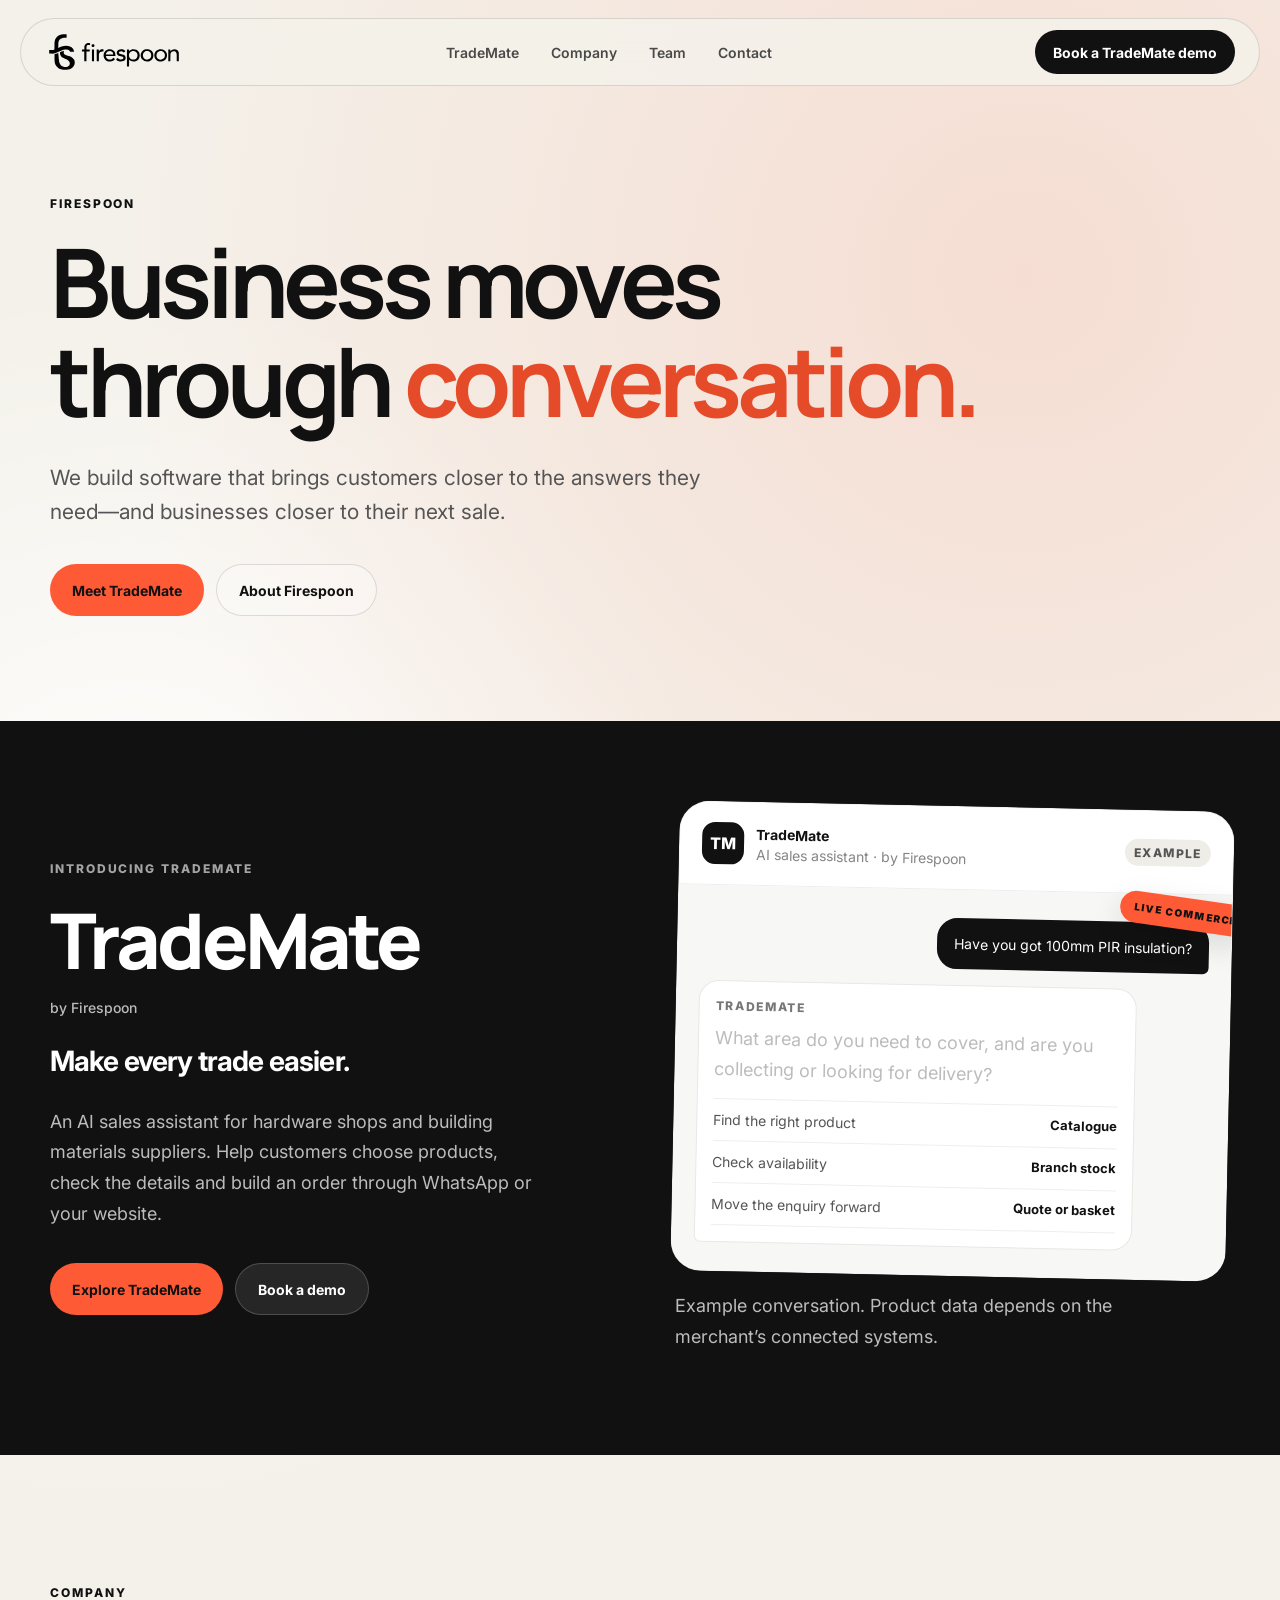
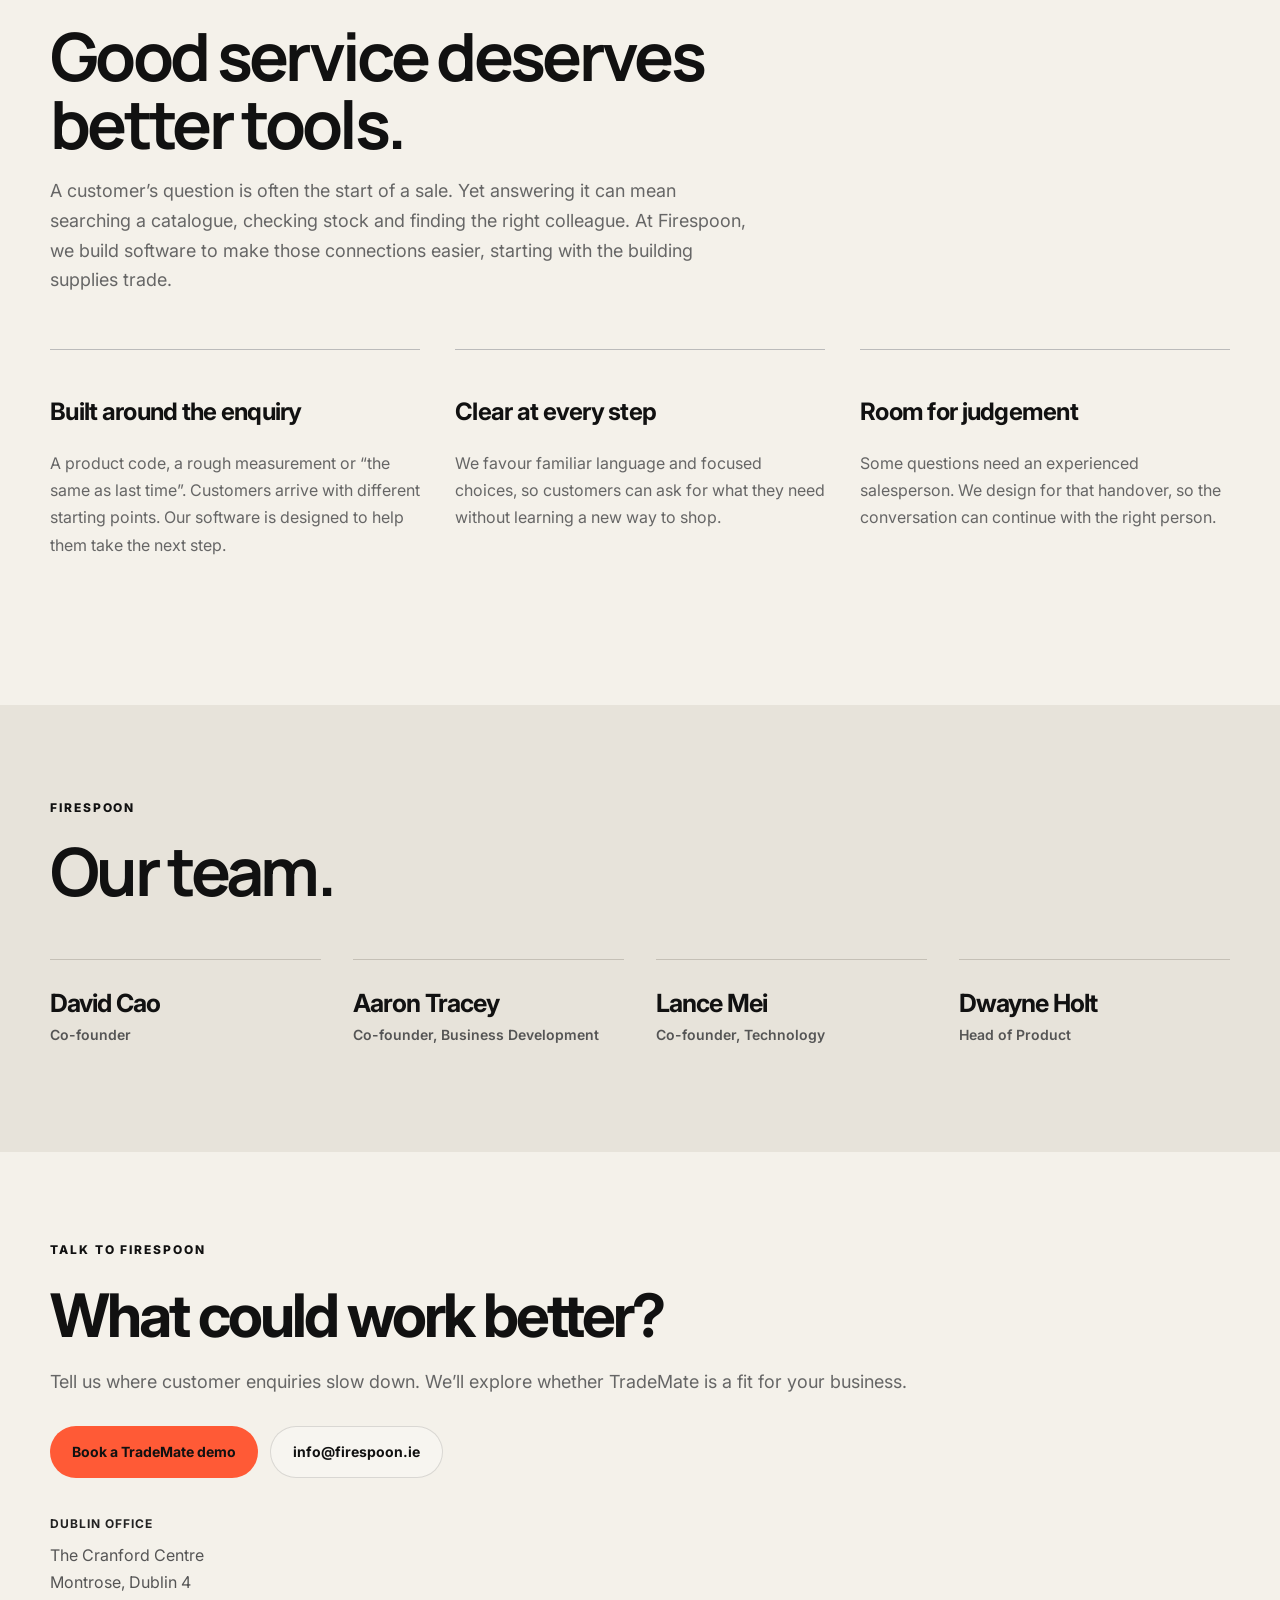
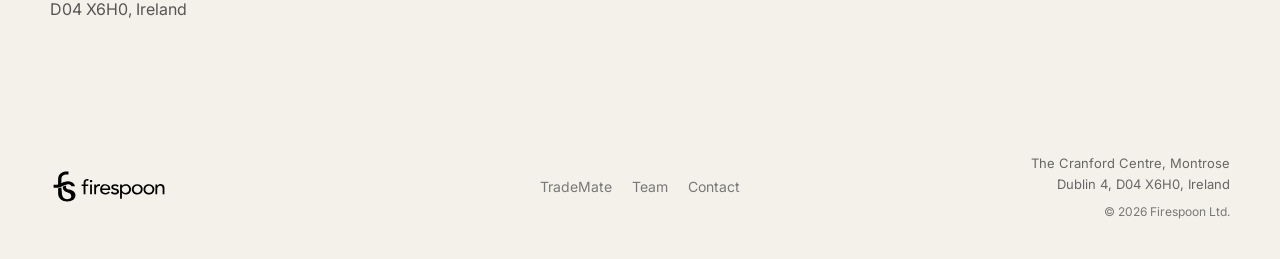
==== commit 19722a73: "Add files via upload" ====
--- a/index.html
+++ b/index.html
@@ -1 +1 @@
-<!doctype html><html lang="en"><head><meta charset="utf-8"><meta name="viewport" content="width=device-width,initial-scale=1"><title>Firespoon — Software for better business conversations</title><meta name="description" content="Firespoon builds software that helps businesses turn customer enquiries into orders. Discover TradeMate, our AI sales assistant for building materials suppliers."><link rel="icon" href="/firespoon-logo.svg" type="image/svg+xml"><link rel="preconnect" href="https://fonts.googleapis.com"><link rel="preconnect" href="https://fonts.gstatic.com" crossorigin><link href="https://fonts.googleapis.com/css2?family=Inter:wght@400;500;600;700;800&family=Manrope:wght@600;700;800&display=swap" rel="stylesheet"><link rel="stylesheet" href="/styles.css"></head><body><a class="skip-link" href="#top">Skip to content</a><header class="site-header"><a class="brand" href="/" aria-label="Firespoon home"><img src="/firespoon-wordmark.svg" alt="Firespoon" width="138" height="43"></a><nav class="nav" aria-label="Primary navigation"><a href="/trademate/">TradeMate</a><a href="/#company">Company</a><a href="/#team">Team</a><a href="/#contact">Contact</a></nav><div class="header-actions"><button class="btn btn-dark btn-small js-open-demo-modal" type="button">Book a TradeMate demo</button><button class="menu-toggle" id="menu-toggle" type="button" aria-label="Toggle navigation" aria-expanded="false" aria-controls="mobile-menu"><span></span><span></span><span></span></button></div><div id="mobile-menu" class="mobile-menu" aria-hidden="true"><nav class="mobile-nav" aria-label="Mobile navigation"><a href="/trademate/" class="mobile-nav-link">TradeMate</a><a href="/#company" class="mobile-nav-link">Company</a><a href="/#team" class="mobile-nav-link">Team</a><a href="/#contact" class="mobile-nav-link">Contact</a><button class="btn btn-accent js-open-demo-modal" type="button">Book a TradeMate demo</button></nav></div></header><main id="top"><section class="company-hero shell"><div class="eyebrow">Firespoon</div><h1>Business moves<br>through <em>conversation.</em></h1><p>We build software that brings customers closer to the answers they need—and businesses closer to their next sale.</p><div class="hero-actions"><a class="btn btn-accent" href="/trademate/">Meet TradeMate</a><a class="btn btn-ghost" href="#company">About Firespoon</a></div></section><section class="product-intro" id="products"><div class="shell product-intro-grid"><div><div class="eyebrow light">Introducing TradeMate</div><h2 class="product-name">TradeMate</h2><div class="product-byline">by Firespoon</div><h3>Make every trade easier.</h3><p>An AI sales assistant for hardware shops and building materials suppliers. Help customers choose products, check the details and build an order through WhatsApp or your website.</p><div class="hero-actions"><a class="btn btn-accent" href="/trademate/">Explore TradeMate</a><button class="btn btn-light js-open-demo-modal" type="button">Book a demo</button></div></div><div><div class="conversation-card"><div class="conversation-topbar"><div class="conversation-identity"><div class="avatar" style="color:white;font-weight:800">TM</div><div><strong>TradeMate</strong><span>AI sales assistant · by Firespoon</span></div></div><span class="live-badge">EXAMPLE</span></div><div class="chat-window"><div class="bubble customer">Have you got 100mm PIR insulation?</div><div class="bubble ai"><div class="ai-label">TradeMate</div><p>What area do you need to cover, and are you collecting or looking for delivery?</p><div class="mini-cart"><div><span>Find the right product</span><strong>Catalogue</strong></div><div><span>Check availability</span><strong>Branch stock</strong></div><div><span>Move the enquiry forward</span><strong>Quote or basket</strong></div></div></div></div></div><p class="scene-caption">Example conversation. Product data depends on the merchant’s connected systems.</p></div></div></section><section class="section shell" id="company"><div class="section-heading narrow"><div class="eyebrow">Company</div><h2>Good service deserves<br>better tools.</h2><p>A customer’s question is often the start of a sale. Yet answering it can mean searching a catalogue, checking stock and finding the right colleague. At Firespoon, we build software to make those connections easier, starting with the building supplies trade.</p></div><div class="principles"><article><h3>Built around the enquiry</h3><p>A product code, a rough measurement or “the same as last time”. Customers arrive with different starting points. Our software is designed to help them take the next step.</p></article><article><h3>Clear at every step</h3><p>We favour familiar language and focused choices, so customers can ask for what they need without learning a new way to shop.</p></article><article><h3>Room for judgement</h3><p>Some questions need an experienced salesperson. We design for that handover, so the conversation can continue with the right person.</p></article></div></section><section class="team-section" id="team"><div class="shell"><div class="section-heading narrow"><div class="eyebrow">Firespoon</div><h2>Our team.</h2></div><div class="team-grid"><article class="team-card"><h3>David Cao</h3><div class="team-role">Co-founder</div></article><article class="team-card"><h3>Aaron Tracey</h3><div class="team-role">Co-founder, Business Development</div></article><article class="team-card"><h3>Lance Mei</h3><div class="team-role">Co-founder, Technology</div></article></div></div></section><section class="company-contact shell" id="contact"><div class="eyebrow">Talk to Firespoon</div><h2>What could work better?</h2><p>Tell us where customer enquiries slow down. We’ll explore whether TradeMate is a fit for your business.</p><div class="hero-actions"><button class="btn btn-accent js-open-demo-modal" type="button">Book a TradeMate demo</button><a class="btn btn-ghost" href="mailto:info@firespoon.ie">info@firespoon.ie</a></div><address class="office-address"><span class="office-label">Dublin office</span>The Cranford Centre<br>Montrose, Dublin 4<br>D04 X6H0, Ireland</address></section></main><footer class="footer shell"><a class="footer-brand" href="/" aria-label="Firespoon home"><img src="/firespoon-wordmark.svg" alt="Firespoon" width="118" height="37"></a><nav class="footer-nav" aria-label="Footer navigation"><a href="/trademate/">TradeMate</a><a href="/#team">Team</a><a href="mailto:info@firespoon.ie">Contact</a></nav><div class="footer-details"><address>The Cranford Centre, Montrose<br>Dublin 4, D04 X6H0, Ireland</address><p>© <span id="year"></span> Firespoon Ltd.</p></div></footer><dialog class="dialog-native" id="demo-modal" aria-labelledby="modal-title"><div class="modal-content"><button class="modal-close-btn" type="button" aria-label="Close booking form">×</button><div id="form-view"><h2 id="modal-title">See TradeMate at work.</h2><p>Tell us a little about your business. We’ll arrange a free, 15-minute demo.</p><form id="demo-form"><div class="form-group"><label for="name">Full name</label><input id="name" name="name" autocomplete="name" required maxlength="120"></div><div class="form-group"><label for="email">Work email</label><input id="email" name="email" type="email" autocomplete="email" required maxlength="254"></div><div class="form-group"><label for="phone">Phone number</label><input id="phone" name="phone" type="tel" autocomplete="tel" required maxlength="40"></div><div class="form-group"><label for="company-input">Business name</label><input id="company-input" name="company" autocomplete="organization" required maxlength="200"></div><button class="modal-submit-btn" id="submit-btn" type="submit">Request a TradeMate demo</button><p id="form-status" role="status"></p><p class="privacy-note">Your details will be sent to Firespoon to arrange your demo. Prefer email? <a href="mailto:info@firespoon.ie">info@firespoon.ie</a></p></form></div><div id="success-view" hidden><h2>Thank you.</h2><p>We’ve received your request. The Firespoon team will contact you to arrange a TradeMate demo.</p><button class="btn btn-dark" id="modal-done-btn" type="button">Done</button></div></div></dialog><script src="/site.js" defer></script></body></html>+<!doctype html><html lang="en"><head><meta charset="utf-8"><meta name="viewport" content="width=device-width,initial-scale=1"><title>Firespoon — Software for better business conversations</title><meta name="description" content="Firespoon builds software that helps businesses turn customer enquiries into orders. Discover TradeMate, our AI sales assistant for building materials suppliers."><link rel="icon" href="/firespoon-logo.svg" type="image/svg+xml"><link rel="preconnect" href="https://fonts.googleapis.com"><link rel="preconnect" href="https://fonts.gstatic.com" crossorigin><link href="https://fonts.googleapis.com/css2?family=Inter:wght@400;500;600;700;800&family=Manrope:wght@600;700;800&display=swap" rel="stylesheet"><link rel="stylesheet" href="/styles.css"></head><body><a class="skip-link" href="#top">Skip to content</a><header class="site-header"><a class="brand" href="/" aria-label="Firespoon home"><img src="/firespoon-wordmark.svg" alt="Firespoon" width="138" height="43"></a><nav class="nav" aria-label="Primary navigation"><a href="/trademate/">TradeMate</a><a href="/#company">Company</a><a href="/#team">Team</a><a href="/#contact">Contact</a></nav><div class="header-actions"><button class="btn btn-dark btn-small js-open-demo-modal" type="button">Book a TradeMate demo</button><button class="menu-toggle" id="menu-toggle" type="button" aria-label="Toggle navigation" aria-expanded="false" aria-controls="mobile-menu"><span></span><span></span><span></span></button></div><div id="mobile-menu" class="mobile-menu" aria-hidden="true"><nav class="mobile-nav" aria-label="Mobile navigation"><a href="/trademate/" class="mobile-nav-link">TradeMate</a><a href="/#company" class="mobile-nav-link">Company</a><a href="/#team" class="mobile-nav-link">Team</a><a href="/#contact" class="mobile-nav-link">Contact</a><button class="btn btn-accent js-open-demo-modal" type="button">Book a TradeMate demo</button></nav></div></header><main id="top"><section class="company-hero shell"><div class="eyebrow">Firespoon</div><h1>Business moves<br>through <em>conversation.</em></h1><p>We build software that brings customers closer to the answers they need—and businesses closer to their next sale.</p><div class="hero-actions"><a class="btn btn-accent" href="/trademate/">Meet TradeMate</a><a class="btn btn-ghost" href="#company">About Firespoon</a></div></section><section class="product-intro" id="products"><div class="shell product-intro-grid"><div><div class="eyebrow light">Introducing TradeMate</div><h2 class="product-name">TradeMate</h2><div class="product-byline">by Firespoon</div><h3>Make every trade easier.</h3><p>An AI sales assistant for hardware shops and building materials suppliers. Help customers choose products, check the details and build an order through WhatsApp or your website.</p><div class="hero-actions"><a class="btn btn-accent" href="/trademate/">Explore TradeMate</a><button class="btn btn-light js-open-demo-modal" type="button">Book a demo</button></div></div><div><div class="conversation-card"><div class="conversation-topbar"><div class="conversation-identity"><div class="avatar" style="color:white;font-weight:800">TM</div><div><strong>TradeMate</strong><span>AI sales assistant · by Firespoon</span></div></div><span class="live-badge">EXAMPLE</span></div><div class="chat-window"><div class="bubble customer">Have you got 100mm PIR insulation?</div><div class="bubble ai"><div class="ai-label">TradeMate</div><p>What area do you need to cover, and are you collecting or looking for delivery?</p><div class="mini-cart"><div><span>Find the right product</span><strong>Catalogue</strong></div><div><span>Check availability</span><strong>Branch stock</strong></div><div><span>Move the enquiry forward</span><strong>Quote or basket</strong></div></div></div></div></div><p class="scene-caption">Example conversation. Product data depends on the merchant’s connected systems.</p></div></div></section><section class="section shell" id="company"><div class="section-heading narrow"><div class="eyebrow">Company</div><h2>Good service deserves<br>better tools.</h2><p>A customer’s question is often the start of a sale. Yet answering it can mean searching a catalogue, checking stock and finding the right colleague. At Firespoon, we build software to make those connections easier, starting with the building supplies trade.</p></div><div class="principles"><article><h3>Built around the enquiry</h3><p>A product code, a rough measurement or “the same as last time”. Customers arrive with different starting points. Our software is designed to help them take the next step.</p></article><article><h3>Clear at every step</h3><p>We favour familiar language and focused choices, so customers can ask for what they need without learning a new way to shop.</p></article><article><h3>Room for judgement</h3><p>Some questions need an experienced salesperson. We design for that handover, so the conversation can continue with the right person.</p></article></div></section><section class="team-section" id="team"><div class="shell"><div class="section-heading narrow"><div class="eyebrow">Firespoon</div><h2>Our team.</h2></div><div class="team-grid"><article class="team-card"><h3>David Cao</h3><div class="team-role">Co-founder</div></article><article class="team-card"><h3>Aaron Tracey</h3><div class="team-role">Co-founder, Business Development</div></article><article class="team-card"><h3>Lance Mei</h3><div class="team-role">Co-founder, Technology</div></article><article class="team-card"><h3>Dwayne Holt</h3><div class="team-role">Head of Product</div></article></div></div></section><section class="company-contact shell" id="contact"><div class="eyebrow">Talk to Firespoon</div><h2>What could work better?</h2><p>Tell us where customer enquiries slow down. We’ll explore whether TradeMate is a fit for your business.</p><div class="hero-actions"><button class="btn btn-accent js-open-demo-modal" type="button">Book a TradeMate demo</button><a class="btn btn-ghost" href="mailto:info@firespoon.ie">info@firespoon.ie</a></div><address class="office-address"><span class="office-label">Dublin office</span>The Cranford Centre<br>Montrose, Dublin 4<br>D04 X6H0, Ireland</address></section></main><footer class="footer shell"><a class="footer-brand" href="/" aria-label="Firespoon home"><img src="/firespoon-wordmark.svg" alt="Firespoon" width="118" height="37"></a><nav class="footer-nav" aria-label="Footer navigation"><a href="/trademate/">TradeMate</a><a href="/#team">Team</a><a href="mailto:info@firespoon.ie">Contact</a></nav><div class="footer-details"><address>The Cranford Centre, Montrose<br>Dublin 4, D04 X6H0, Ireland</address><p>© <span id="year"></span> Firespoon Ltd.</p></div></footer><dialog class="dialog-native" id="demo-modal" aria-labelledby="modal-title"><div class="modal-content"><button class="modal-close-btn" type="button" aria-label="Close booking form">×</button><div id="form-view"><h2 id="modal-title">See TradeMate at work.</h2><p>Tell us a little about your business. We’ll arrange a free, 15-minute demo.</p><form id="demo-form"><div class="form-group"><label for="name">Full name</label><input id="name" name="name" autocomplete="name" required maxlength="120"></div><div class="form-group"><label for="email">Work email</label><input id="email" name="email" type="email" autocomplete="email" required maxlength="254"></div><div class="form-group"><label for="phone">Phone number</label><input id="phone" name="phone" type="tel" autocomplete="tel" required maxlength="40"></div><div class="form-group"><label for="company-input">Business name</label><input id="company-input" name="company" autocomplete="organization" required maxlength="200"></div><button class="modal-submit-btn" id="submit-btn" type="submit">Request a TradeMate demo</button><p id="form-status" role="status"></p><p class="privacy-note">Your details will be sent to Firespoon to arrange your demo. Prefer email? <a href="mailto:info@firespoon.ie">info@firespoon.ie</a></p></form></div><div id="success-view" hidden><h2>Thank you.</h2><p>We’ve received your request. The Firespoon team will contact you to arrange a TradeMate demo.</p><button class="btn btn-dark" id="modal-done-btn" type="button">Done</button></div></div></dialog><script src="/site.js" defer></script></body></html>
--- a/styles.css
+++ b/styles.css
@@ -577,7 +577,9 @@
   font-weight: 800;
 }
 
-html{scroll-padding-top:110px}a:focus-visible,button:focus-visible,input:focus-visible{outline:3px solid #e54a25;outline-offset:4px}.reveal{opacity:1;transform:none}.skip-link{position:absolute;top:-90px;left:20px;background:white;color:#111;padding:15px;z-index:200}.skip-link:focus{top:12px}.company-hero{padding:110px 0 105px;max-width:1180px}.company-hero h1{font-family:Manrope,Inter,sans-serif;font-size:clamp(48px,7.5vw,100px);line-height:1.03;letter-spacing:-.055em;max-width:1000px;margin:0}.company-hero h1 em{font-style:normal;color:#e64b29}.company-hero p{font-size:21px;line-height:1.65;max-width:670px;color:#555;margin:30px 0}.product-intro{background:#111;color:#fff;padding:85px 0}.product-intro-grid{display:grid;grid-template-columns:1fr 1fr;gap:70px;align-items:center}.product-name{font-family:Manrope,Inter,sans-serif;font-size:clamp(45px,6vw,78px);font-weight:800;letter-spacing:-.05em;line-height:1.1;margin:16px 0}.product-intro p{font-size:18px;line-height:1.7;color:#bcbcbc;max-width:500px}.product-intro h3{font-size:28px;line-height:1.25;letter-spacing:-.03em}.product-intro .conversation-card{color:#111;box-shadow:none}.product-intro .chat-window{min-height:280px}.product-intro .hero-actions{flex-wrap:wrap}.product-byline{font-size:14px;color:#666;letter-spacing:0;font-weight:500}.product-intro .product-byline{color:#bcbcbc}.principles{display:grid;grid-template-columns:repeat(3,1fr);gap:35px;margin-top:45px}.principles article{border-top:1px solid #bbb;padding-top:23px}.principles h3{font-size:24px;letter-spacing:-.03em}.principles p{font-size:16px;line-height:1.7;color:#666}.team-section{padding:95px 0;background:#e7e3da}.team-grid{display:grid;grid-template-columns:repeat(3,minmax(0,1fr));gap:40px}.team-card{border-top:1px solid #c5c0b6;padding:28px 0 14px}.team-card h3{font-size:25px;letter-spacing:-.04em;margin:0 0 8px}.team-role{font-size:14px;font-weight:600;color:#555}.team-card p{font-size:16px;line-height:1.6;color:#686868}.company-contact{padding:90px 0}.company-contact h2{font-size:clamp(35px,5vw,60px);letter-spacing:-.05em;margin:0 0 20px}.company-contact p{font-size:18px;color:#666}.product-nav{display:flex;align-items:center;gap:14px;margin-bottom:25px;flex-wrap:wrap}.product-tag{font-size:14px;font-weight:800;border:1px solid #c8c3b9;padding:8px 13px;border-radius:7px}.product-hero h1{font-size:clamp(48px,6vw,84px);line-height:1.02}.live-badge{font-size:12px;background:#efede7;color:#555}.ai-label,.feature-num,.flow-step span,.scene-caption{font-size:12px}.conversation-identity span,.system-core span,.system-node,.demo-toolbar{font-size:14px}.scene-caption{color:#777;margin-top:15px;line-height:1.6}.demo-composer{flex-wrap:wrap}.demo-composer input{min-width:160px}.footer{gap:24px}.footer-nav{display:flex;gap:20px;font-size:14px;justify-content:center}.mini-button{justify-content:center}.team-section .section-heading p{max-width:650px}.hero-note{font-size:14px}.flow-step p{font-size:14px}.system-node{white-space:nowrap}.system-core strong{font-size:26px}.dialog-native{border:0;padding:0;background:transparent;width:min(500px,calc(100% - 32px));max-height:90vh;color:#111}.dialog-native::backdrop{background:#0008;backdrop-filter:blur(4px)}.dialog-native .modal-content{width:100%;max-width:100%;margin:0;transform:none;max-height:85vh;overflow:auto}.dialog-native .form-group input{font-size:16px}.privacy-note{font-size:12px;color:#666;line-height:1.6}.demo-note{font-size:14px;color:#bbb;line-height:1.6}.mobile-menu:not(.active){display:none}.btn:disabled{opacity:.6;cursor:wait}.closing-inner{min-height:480px}.closing h2{font-size:clamp(40px,6vw,74px)}
+html{scroll-padding-top:110px}a:focus-visible,button:focus-visible,input:focus-visible{outline:3px solid #e54a25;outline-offset:4px}.reveal{opacity:1;transform:none}.skip-link{position:absolute;top:-90px;left:20px;background:white;color:#111;padding:15px;z-index:200}.skip-link:focus{top:12px}.company-hero{padding:110px 0 105px;max-width:1180px}.company-hero h1{font-family:Manrope,Inter,sans-serif;font-size:clamp(48px,7.5vw,100px);line-height:1.03;letter-spacing:-.055em;max-width:1000px;margin:0}.company-hero h1 em{font-style:normal;color:#e64b29}.company-hero p{font-size:21px;line-height:1.65;max-width:670px;color:#555;margin:30px 0}.product-intro{background:#111;color:#fff;padding:85px 0}.product-intro-grid{display:grid;grid-template-columns:1fr 1fr;gap:70px;align-items:center}.product-name{font-family:Manrope,Inter,sans-serif;font-size:clamp(45px,6vw,78px);font-weight:800;letter-spacing:-.05em;line-height:1.1;margin:16px 0}.product-intro p{font-size:18px;line-height:1.7;color:#bcbcbc;max-width:500px}.product-intro h3{font-size:28px;line-height:1.25;letter-spacing:-.03em}.product-intro .conversation-card{color:#111;box-shadow:none}.product-intro .chat-window{min-height:280px}.product-intro .hero-actions{flex-wrap:wrap}.product-byline{font-size:14px;color:#666;letter-spacing:0;font-weight:500}.product-intro .product-byline{color:#bcbcbc}.principles{display:grid;grid-template-columns:repeat(3,1fr);gap:35px;margin-top:45px}.principles article{border-top:1px solid #bbb;padding-top:23px}.principles h3{font-size:24px;letter-spacing:-.03em}.principles p{font-size:16px;line-height:1.7;color:#666}.team-section{padding:95px 0;background:#e7e3da}.team-grid{display:grid;grid-template-columns:repeat(4,minmax(0,1fr));gap:32px}.team-card{border-top:1px solid #c5c0b6;padding:28px 0 14px}.team-card h3{font-size:25px;letter-spacing:-.04em;margin:0 0 8px}.team-role{font-size:14px;font-weight:600;color:#555}.team-card p{font-size:16px;line-height:1.6;color:#686868}.company-contact{padding:90px 0}.company-contact h2{font-size:clamp(35px,5vw,60px);letter-spacing:-.05em;margin:0 0 20px}.company-contact p{font-size:18px;color:#666}.product-nav{display:flex;align-items:center;gap:14px;margin-bottom:25px;flex-wrap:wrap}.product-tag{font-size:14px;font-weight:800;border:1px solid #c8c3b9;padding:8px 13px;border-radius:7px}.product-hero h1{font-size:clamp(48px,6vw,84px);line-height:1.02}.live-badge{font-size:12px;background:#efede7;color:#555}.ai-label,.feature-num,.flow-step span,.scene-caption{font-size:12px}.conversation-identity span,.system-core span,.system-node,.demo-toolbar{font-size:14px}.scene-caption{color:#777;margin-top:15px;line-height:1.6}.demo-composer{flex-wrap:wrap}.demo-composer input{min-width:160px}.footer{gap:24px}.footer-nav{display:flex;gap:20px;font-size:14px;justify-content:center}.mini-button{justify-content:center}.team-section .section-heading p{max-width:650px}.hero-note{font-size:14px}.flow-step p{font-size:14px}.system-node{white-space:nowrap}.system-core strong{font-size:26px}.dialog-native{border:0;padding:0;background:transparent;width:min(500px,calc(100% - 32px));max-height:90vh;color:#111}.dialog-native::backdrop{background:#0008;backdrop-filter:blur(4px)}.dialog-native .modal-content{width:100%;max-width:100%;margin:0;transform:none;max-height:85vh;overflow:auto}.dialog-native .form-group input{font-size:16px}.privacy-note{font-size:12px;color:#666;line-height:1.6}.demo-note{font-size:14px;color:#bbb;line-height:1.6}.mobile-menu:not(.active){display:none}.btn:disabled{opacity:.6;cursor:wait}.closing-inner{min-height:480px}.closing h2{font-size:clamp(40px,6vw,74px)}
 @media(max-width:800px){.product-intro-grid{grid-template-columns:1fr;gap:40px}.team-grid,.principles{grid-template-columns:1fr}.company-hero{padding:65px 0}.company-hero p{font-size:18px}.product-intro{padding:65px 0}.system-map{max-width:100%;margin-inline:0;transform:none}.system-map:after{width:100%;height:370px}.system-map:before{width:80%;height:300px}.system-node{font-size:12px;padding:10px}.team-section{padding:65px 0}.footer{padding:35px 0;display:flex;flex-direction:column}.footer p{margin:0!important;text-align:center!important}}@media(prefers-reduced-motion:reduce){html{scroll-behavior:auto}*,*:before,*:after{animation:none!important;transition:none!important}}
 
 .office-address{margin-top:36px;font-style:normal;font-size:16px;line-height:1.7;color:#555}.office-label{display:block;font-size:12px;font-weight:700;letter-spacing:.08em;text-transform:uppercase;margin-bottom:8px;color:#222}.footer-details{text-align:right}.footer-details address{font-style:normal;font-size:13px;line-height:1.6;color:#666;margin-bottom:10px}.footer-details p{margin:0}@media(max-width:800px){.footer-details{text-align:center}}
+
+@media(min-width:801px) and (max-width:1100px){.team-grid{grid-template-columns:repeat(2,minmax(0,1fr))}}
